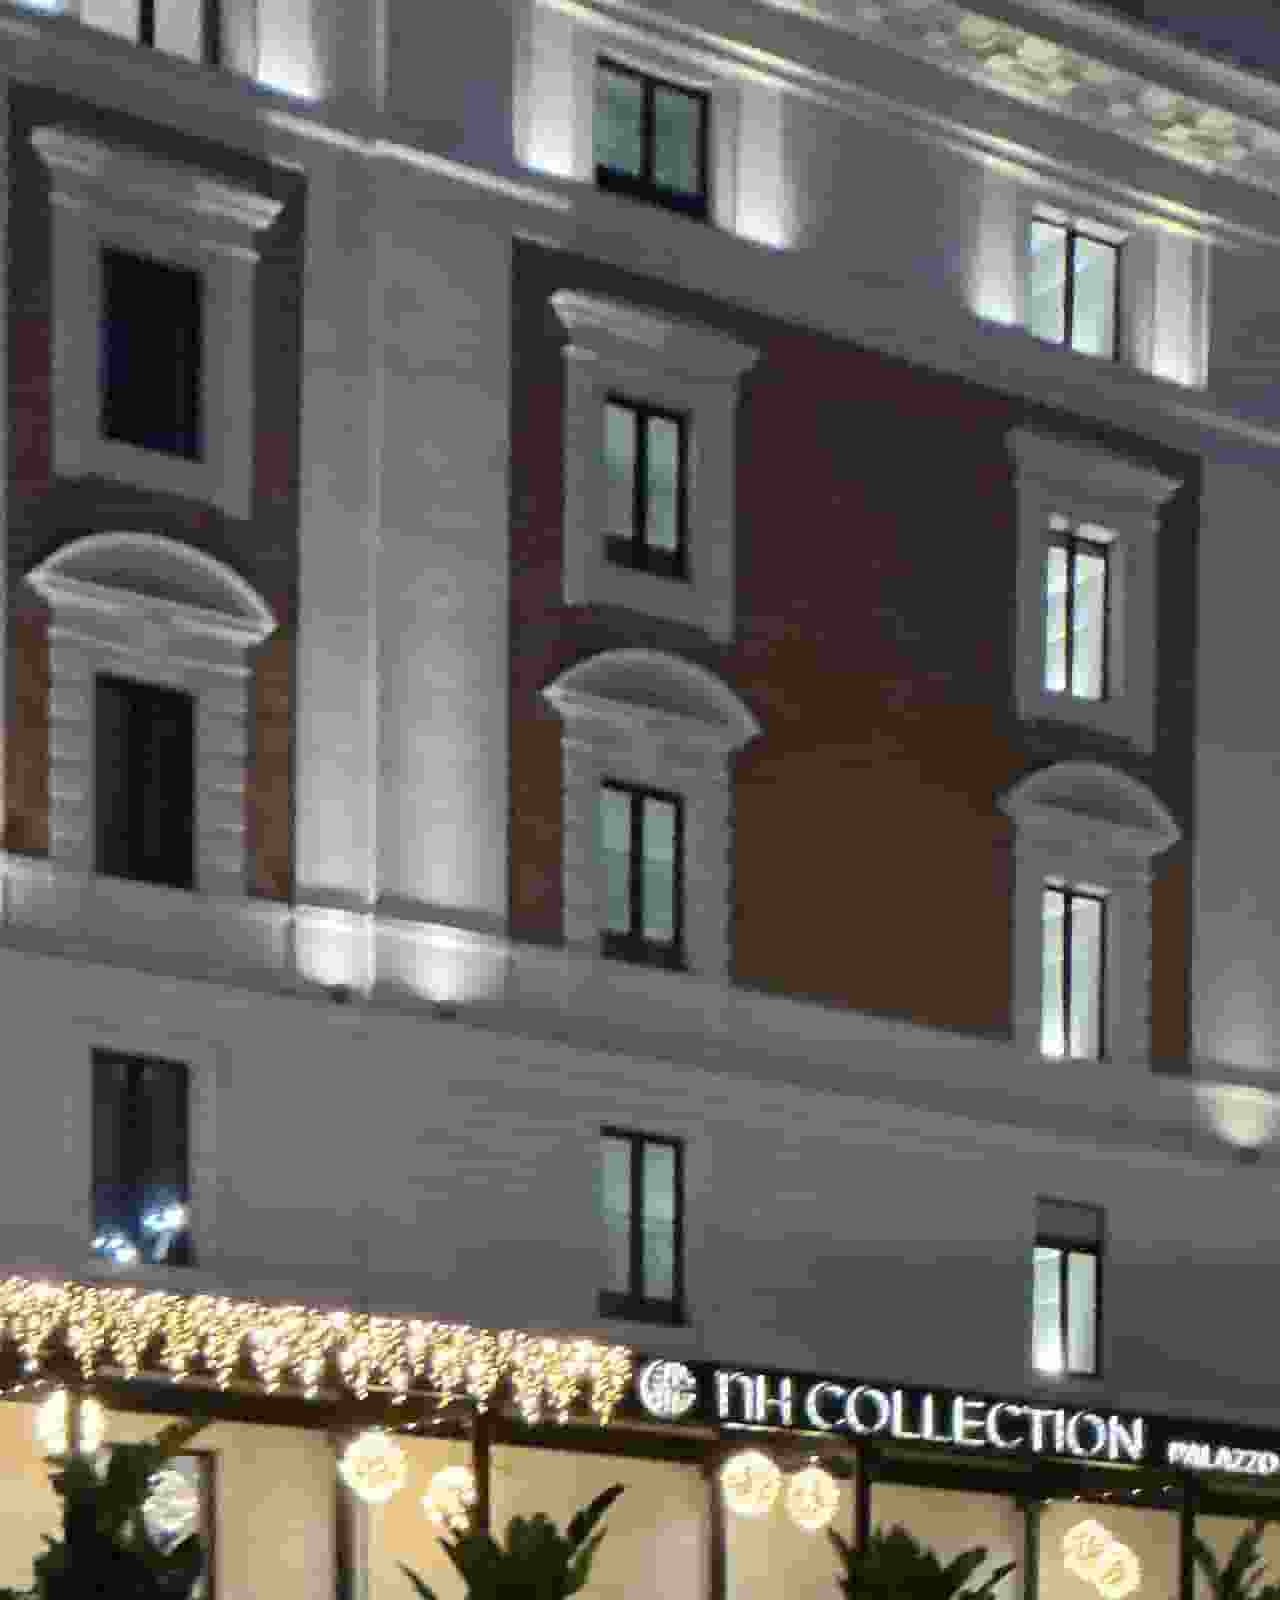
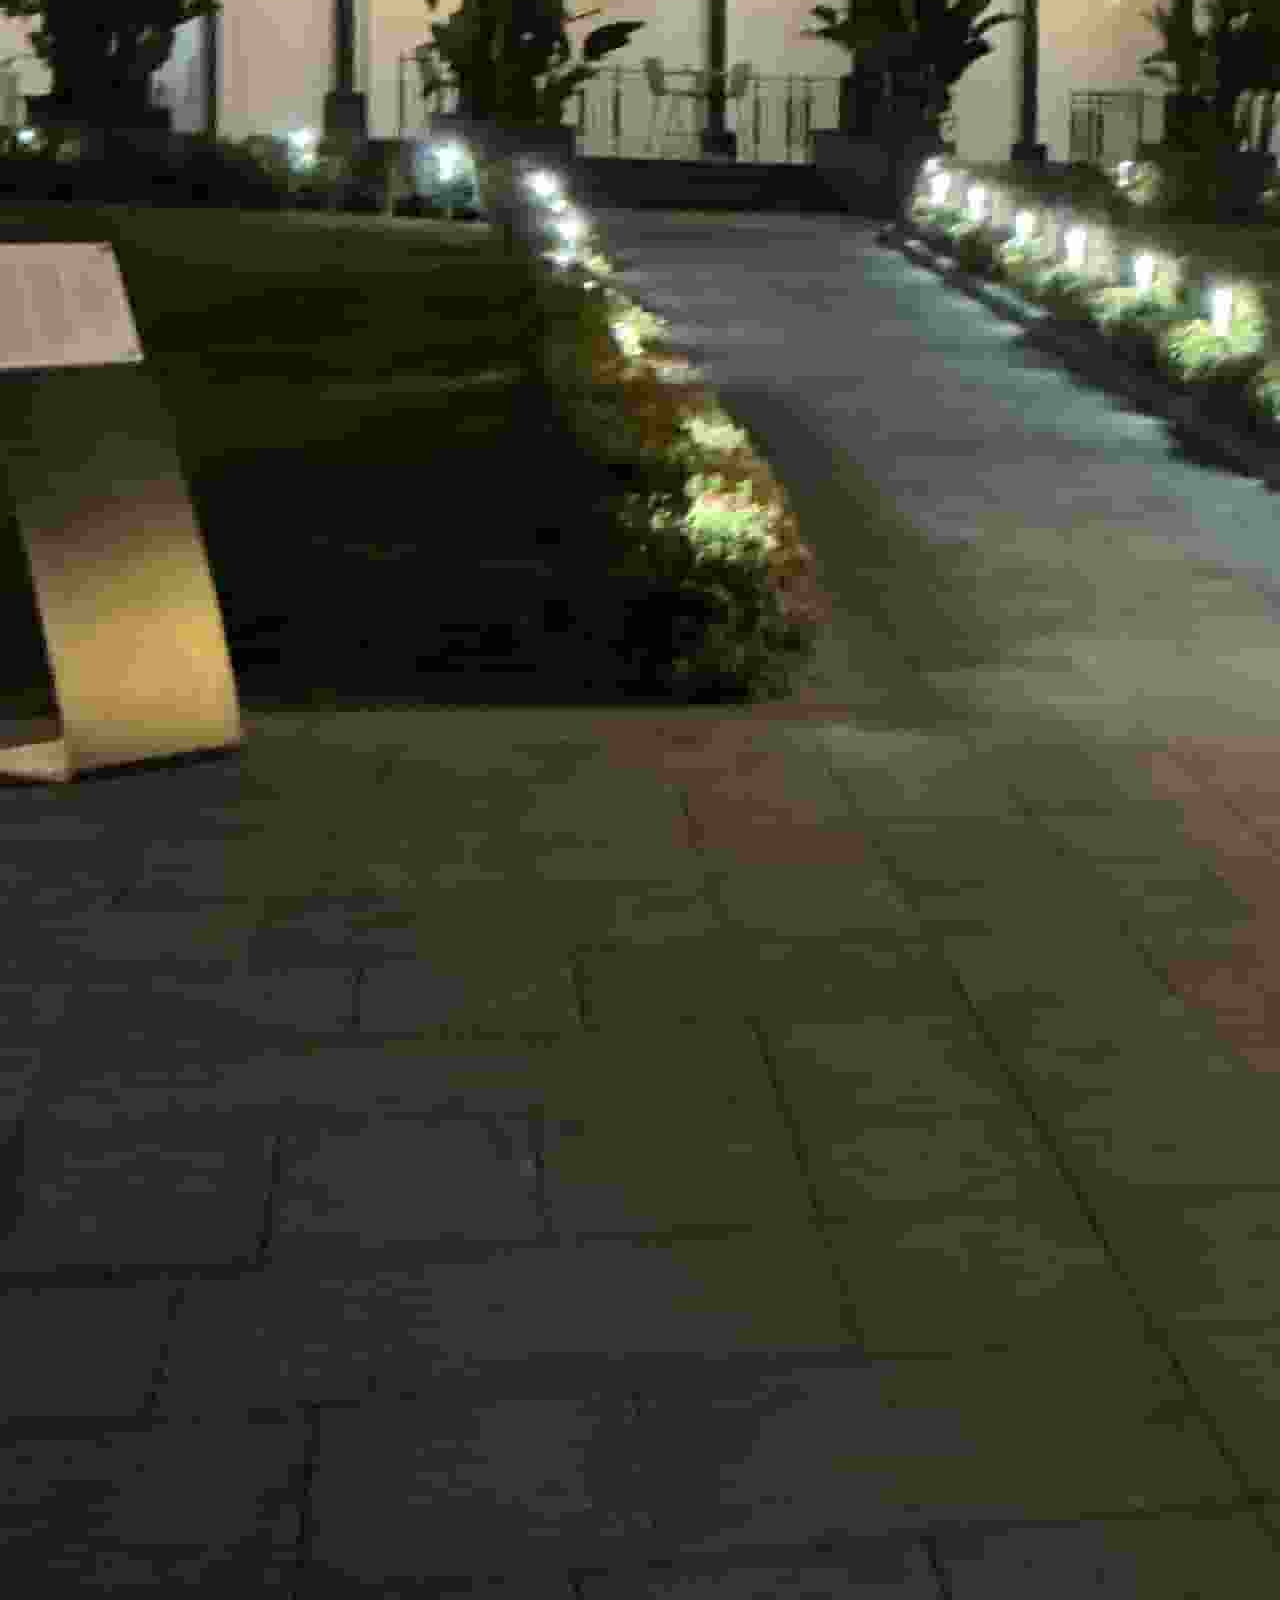
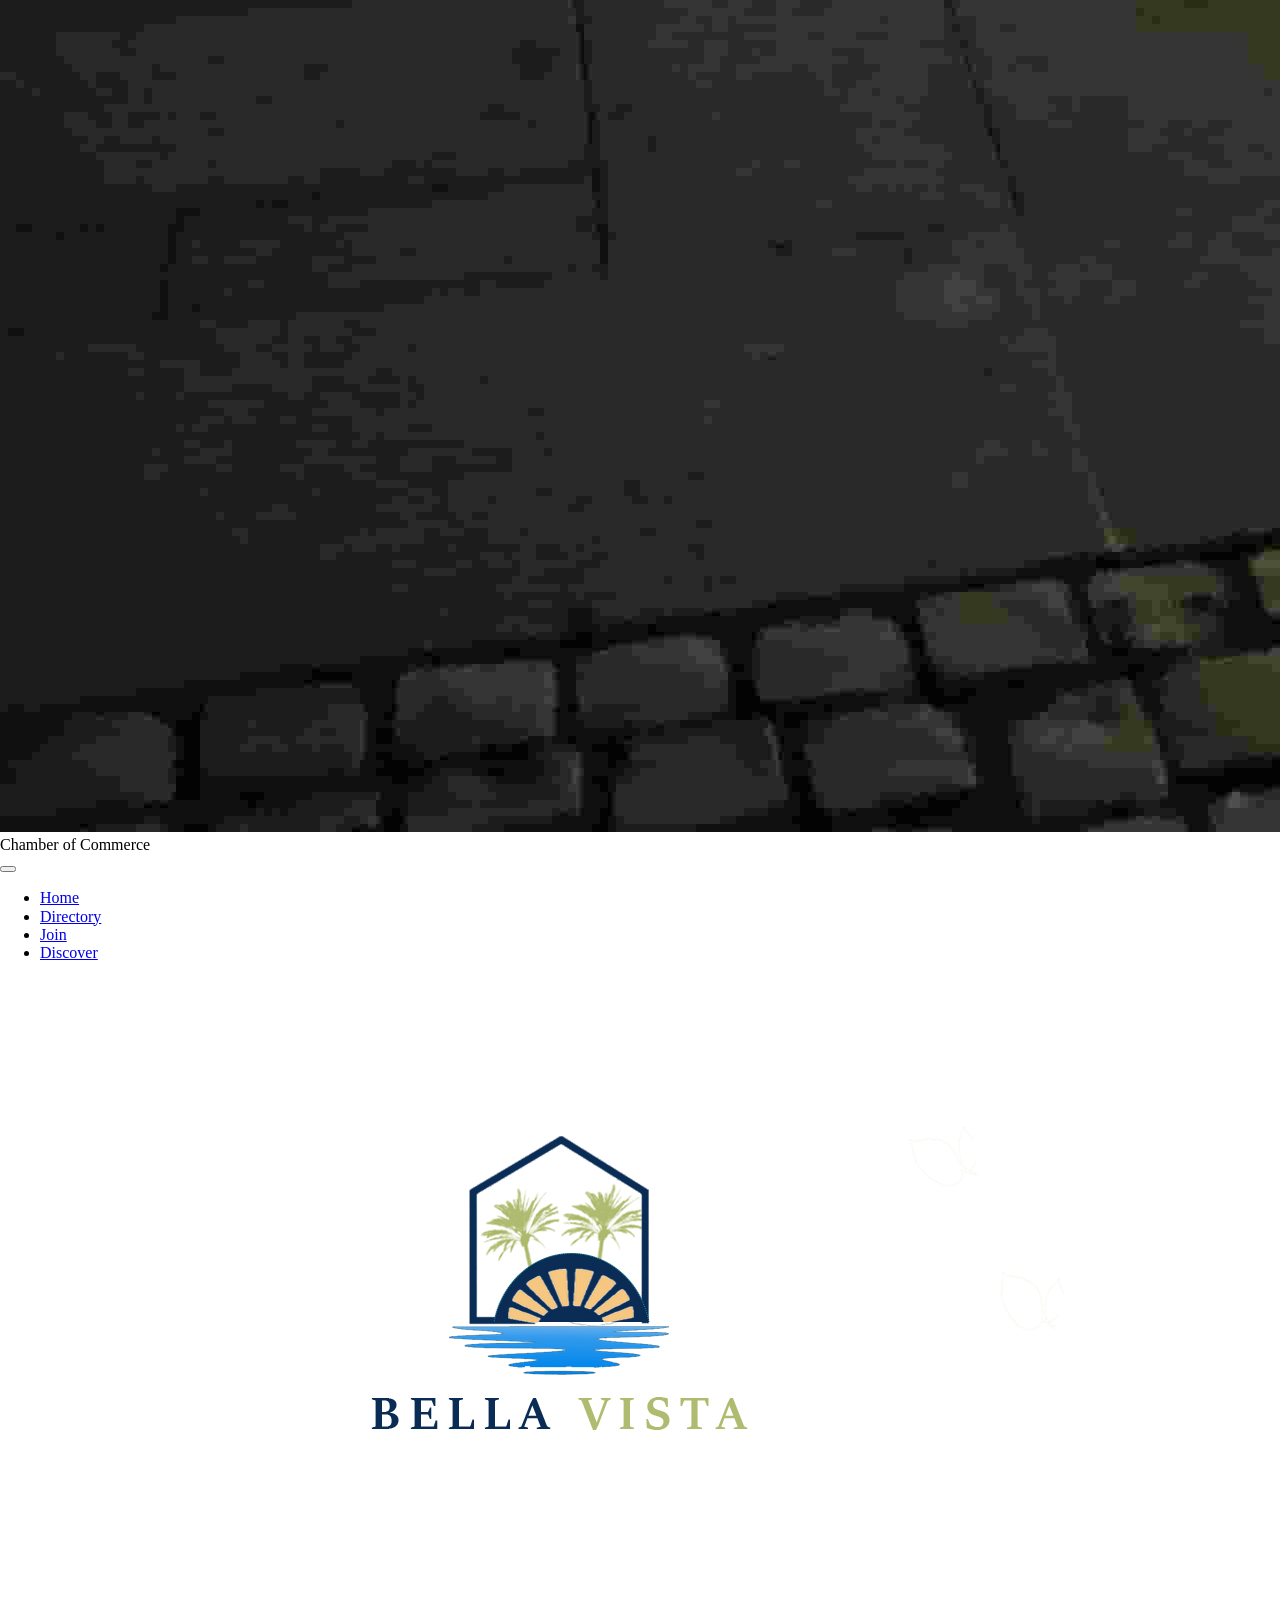
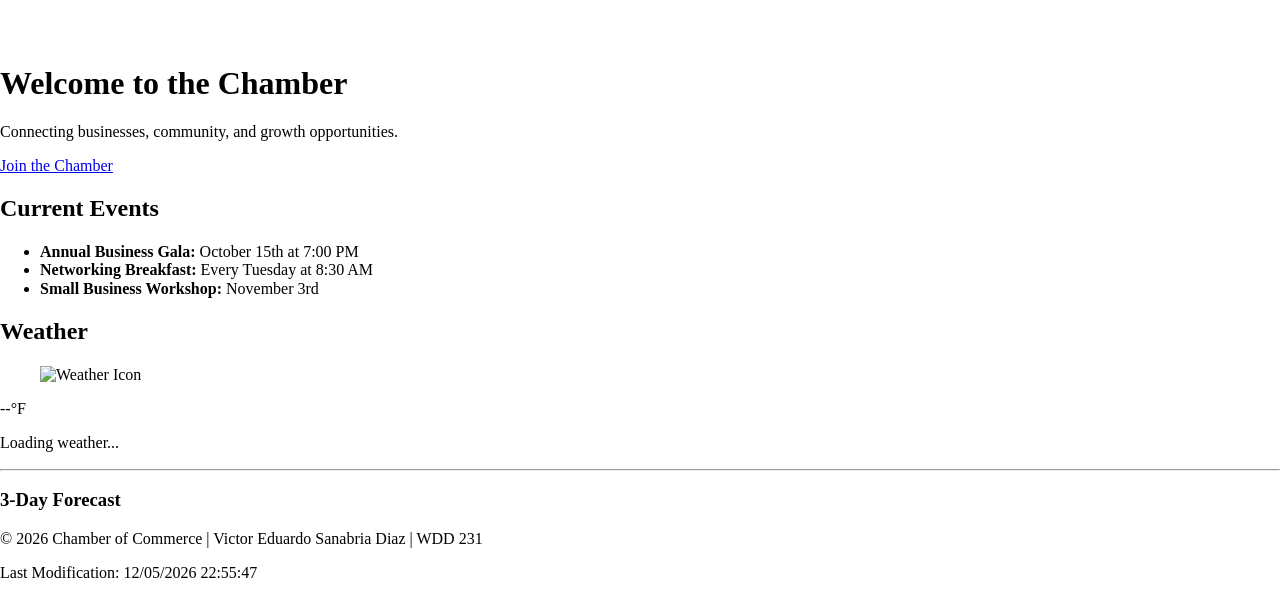
==== chamber/index.html @ fa257084 "xhamber" ====
<!DOCTYPE html>
<html lang="en">
<head>
    <meta charset="UTF-8">
    <meta name="viewport" content="width=device-width, initial-scale=1.0">
    <title>Chamber of Commerce - Home</title>
    <meta name="description" content="Chamber of Commerce home page featuring local business directory, current weather, events, and member spotlights.">
    <meta name="author" content="Victor Eduardo Sanabria Diaz">
    
    <!-- CSS Stylesheets -->
    <link rel="stylesheet" href="styles/normalize.css">
    <link rel="stylesheet" href="styles/chamber.css">
    <link rel="stylesheet" href="styles/chamber-large.css" media="(min-width: 768px)">
    
    <!-- Favicon -->
    <link rel="icon" href="images/favicon.ico">
</head>
<body>
    <header>
        <div class="header-container">
            <img src="images/hotel.jpg" alt="Chamber Logo" class="logo">
            <span class="site-title">Chamber of Commerce</span>
        </div>
        <button id="menu" aria-label="Open Navigation Menu"></button>
        <nav>
            <ul class="navigation">
                <li><a href="index.html" class="active">Home</a></li>
                <li><a href="directory.html">Directory</a></li>
                <li><a href="join.html">Join</a></li>
                <li><a href="discover.html">Discover</a></li>
            </ul>
        </nav>
    </header>

    <main class="home-grid">
        <!-- Hero Section -->
        <div class="hero">
            <img src="images/bella-vista.jpg" alt="Chamber Hero Image" class="hero-image">
            <div class="hero-msg">
                <h1>Welcome to the Chamber</h1>
                <p>Connecting businesses, community, and growth opportunities.</p>
                <a href="join.html" class="cta-button">Join the Chamber</a>
            </div>
        </div>

        <!-- Current Events Section -->
        <section class="card events-card">
            <h2>Current Events</h2>
            <ul>
                <li><strong>Annual Business Gala:</strong> October 15th at 7:00 PM</li>
                <li><strong>Networking Breakfast:</strong> Every Tuesday at 8:30 AM</li>
                <li><strong>Small Business Workshop:</strong> November 3rd</li>
            </ul>
        </section>

        <!-- Weather Section -->
        <section class="card weather-card">
            <h2>Weather</h2>
            <div class="current-weather">
                <figure>
                    <img id="weather-icon" src="" alt="Weather Icon">
                    <figcaption></figcaption>
                </figure>
                <div class="weather-info">
                    <p class="temperature"><span id="current-temp">--</span>&deg;F</p>
                    <p id="weather-desc">Loading weather...</p>
                </div>
            </div>
            <hr>
            <h3>3-Day Forecast</h3>
            <div id="forecast-container" class="forecast-grid">
                <!-- Forecast items will be injected via JS -->
            </div>
        </section>

        <!-- Company Spotlights Section -->
        <section class="spotlights-container">
            <!-- Dynamically populated via JavaScript -->
        </section>
    </main>

    <footer>
        <div class="footer-content">
            <p>&copy; <span id="currentyear"></span> Chamber of Commerce | Victor Eduardo Sanabria Diaz | WDD 231</p>
            <p id="lastModified"></p>
        </div>
    </footer>

    <!-- JavaScript Scripts -->
    <script src="scripts/chamber.js" type="module"></script>
</body>
</html>
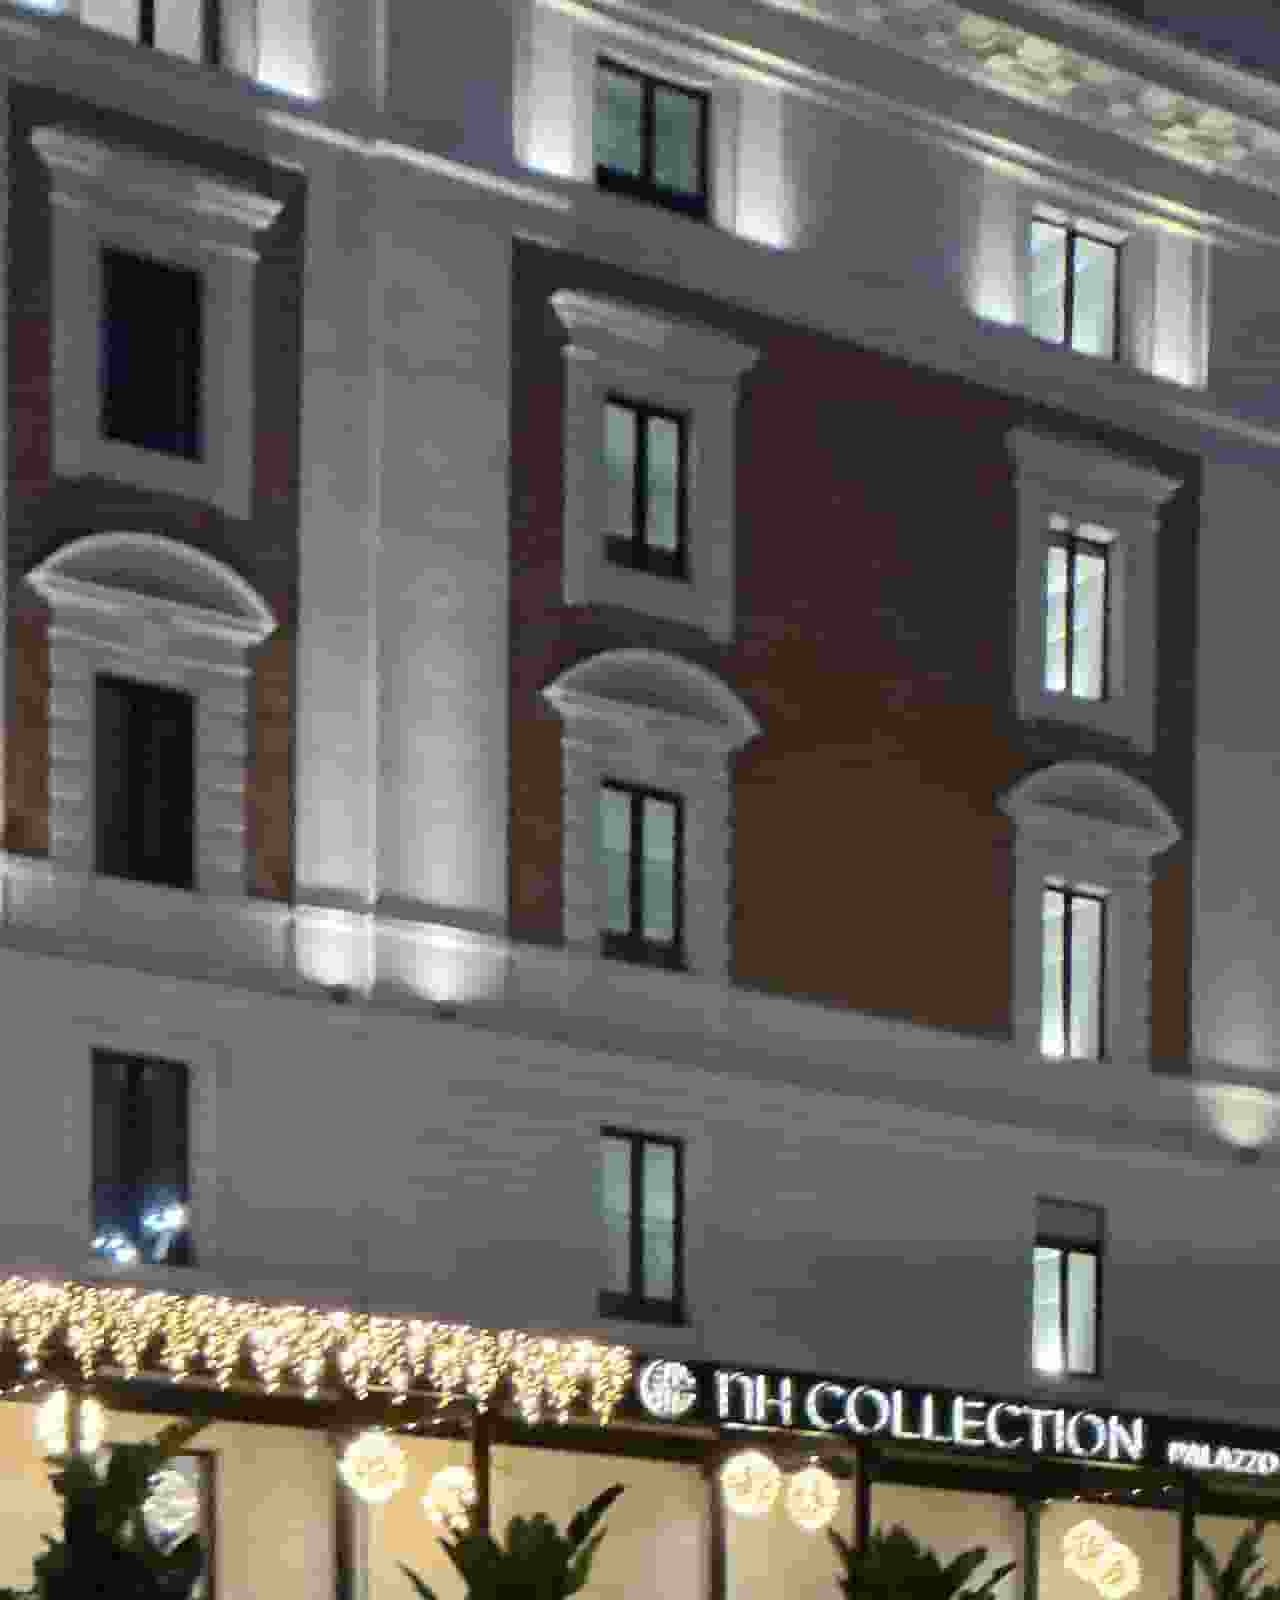
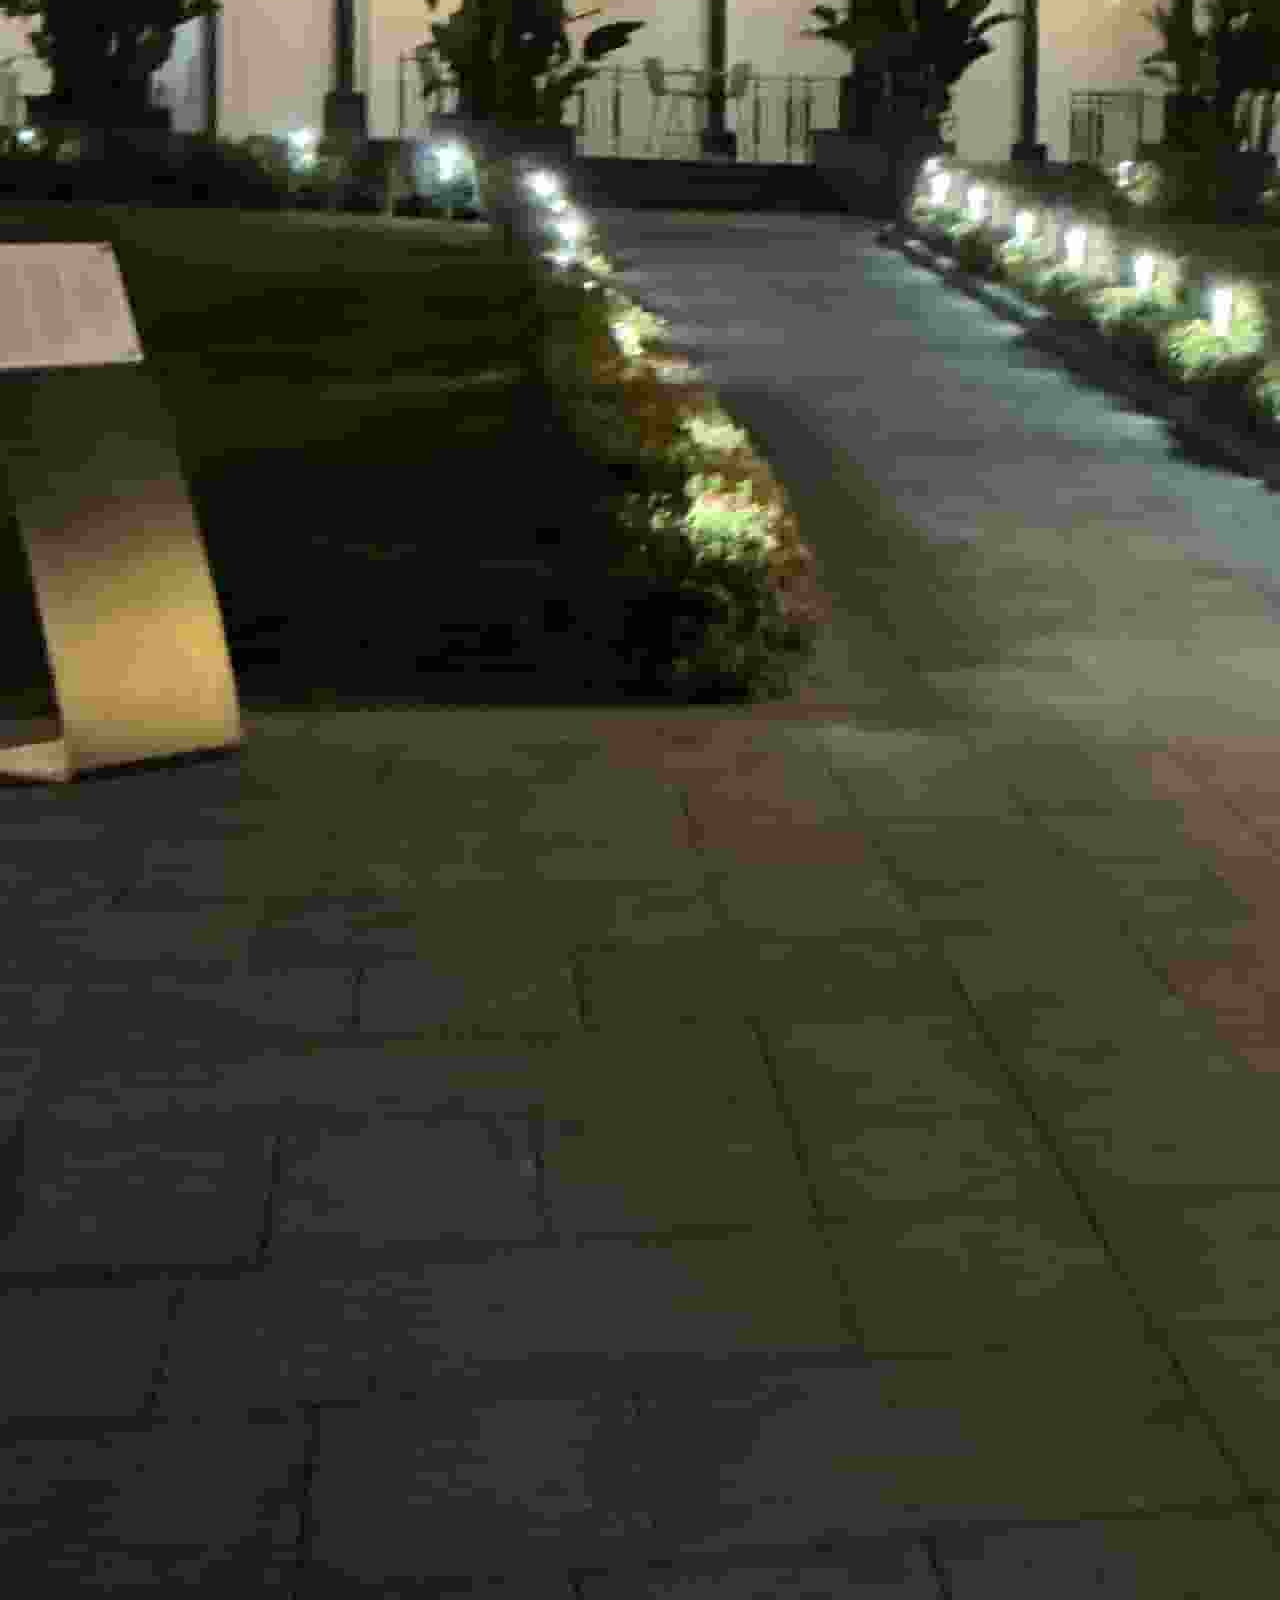
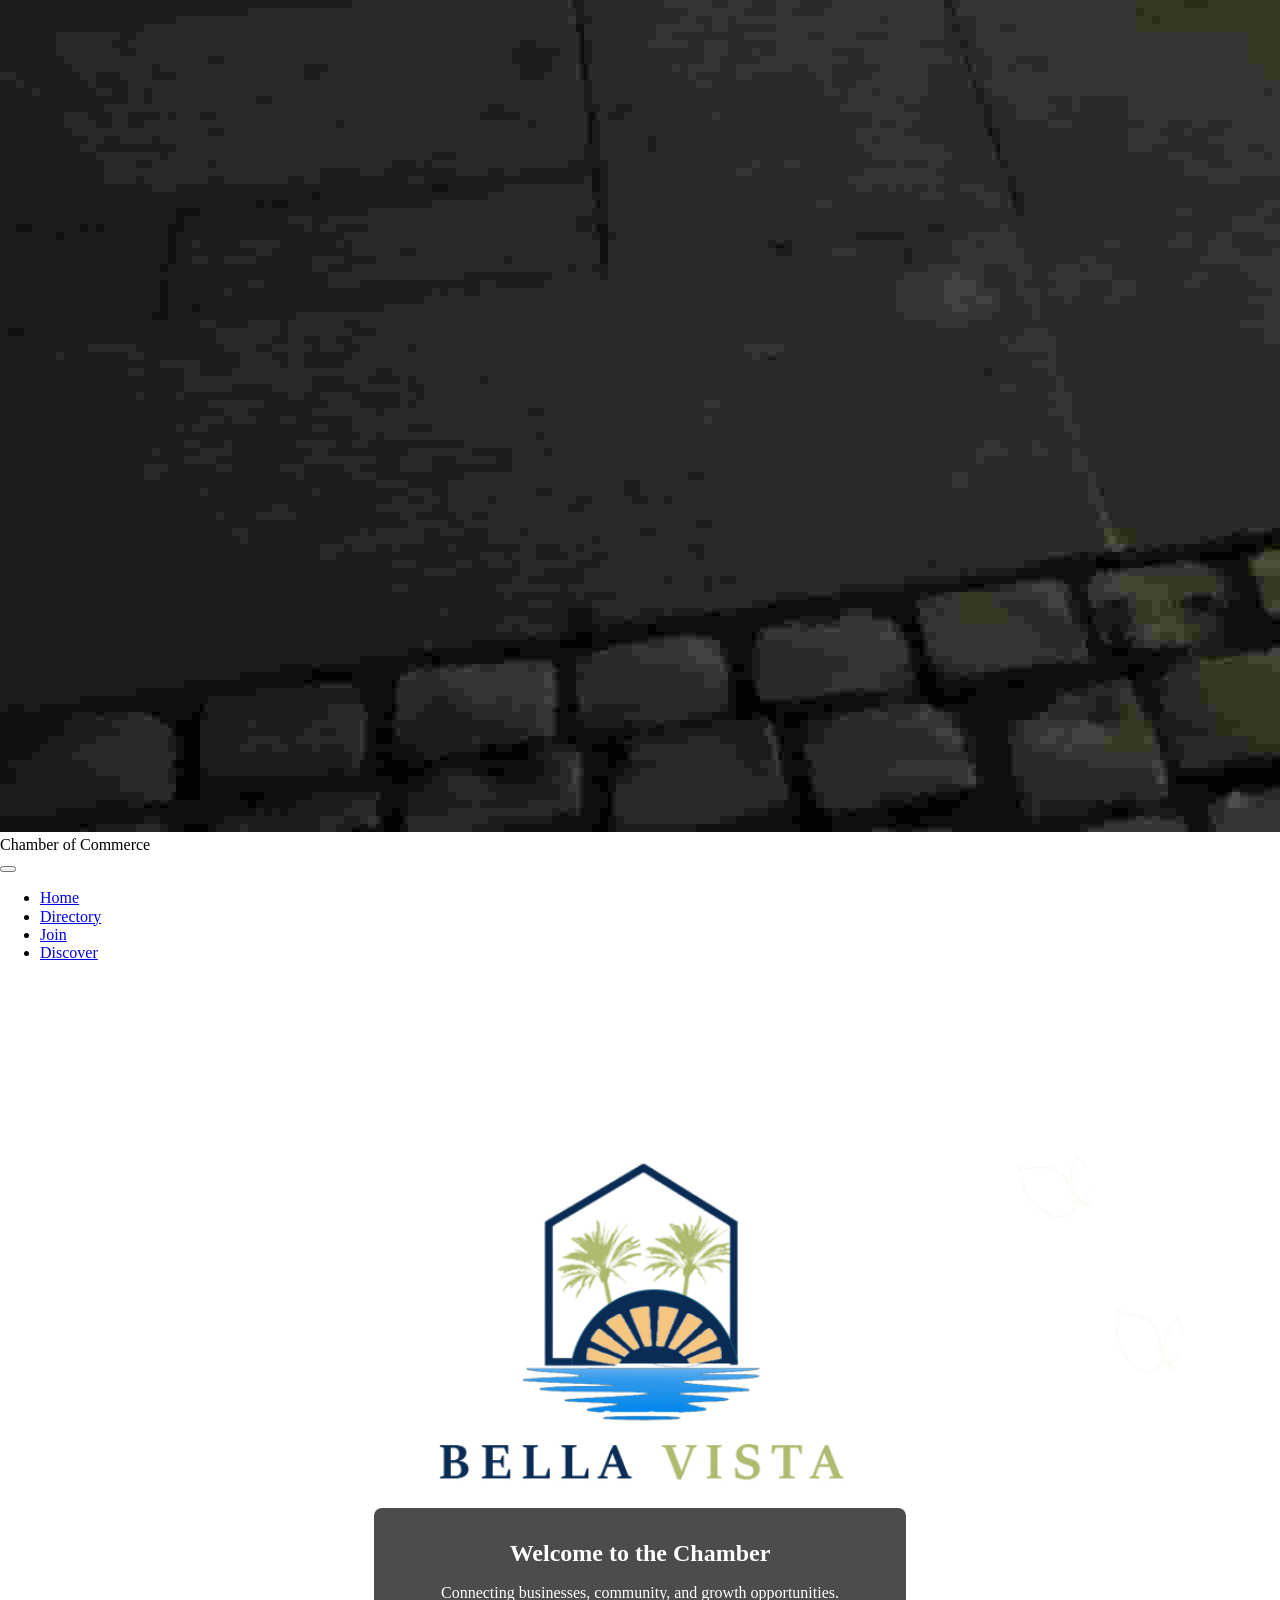
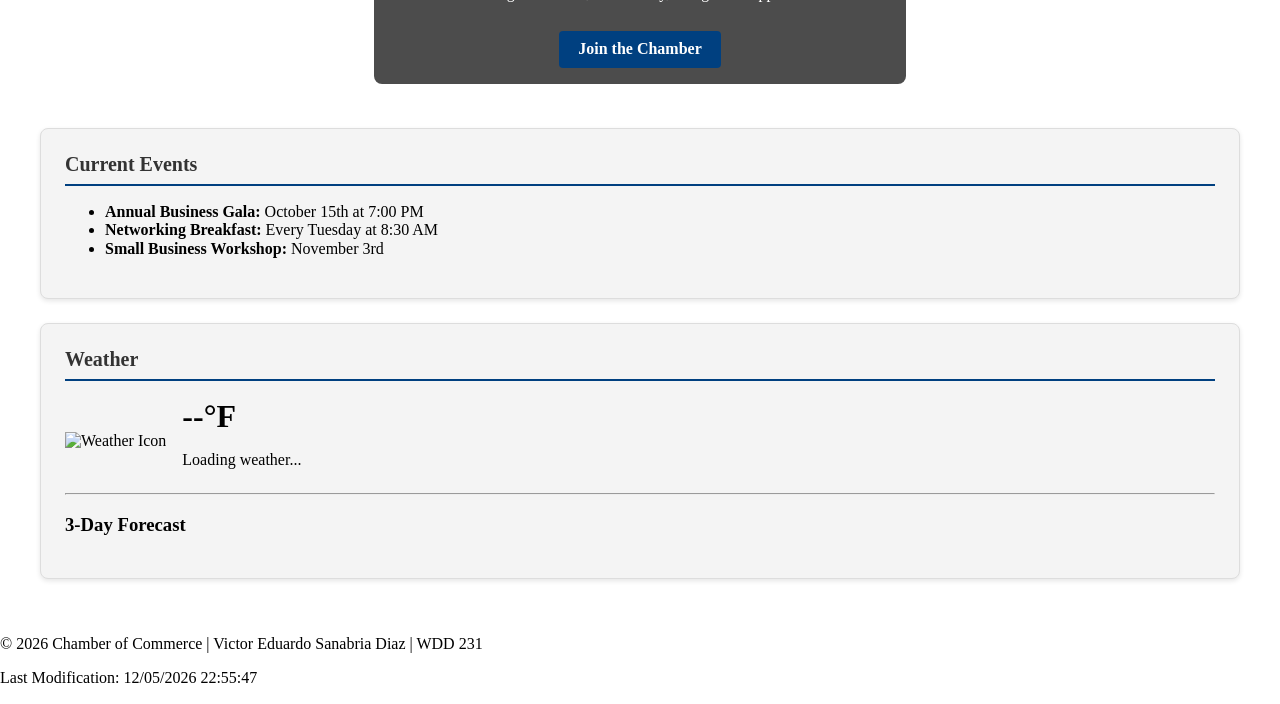
==== commit b6f743d5: "chamber4" ====
--- a/chamber/index.html
+++ b/chamber/index.html
@@ -7,6 +7,17 @@
     <meta name="description" content="Chamber of Commerce home page featuring local business directory, current weather, events, and member spotlights.">
     <meta name="author" content="Victor Eduardo Sanabria Diaz">
     
+    <!-- Open Graph Meta Tags (Social Media) -->
+    <meta property="og:title" content="Chamber of Commerce Home Page">
+    <meta property="og:description" content="Chamber of Commerce home page featuring local business directory, current weather, events, and member spotlights.">
+    <meta property="og:image" content="https://eduardosanabria-01.github.io/wdd231/chamber/images/bella-vista.jpg">
+    <meta property="og:url" content="https://eduardosanabria-01.github.io/wdd231/chamber/index.html">
+
+    <!-- Google Fonts Preconnect and Stylesheets -->
+    <link rel="preconnect" href="https://fonts.googleapis.com">
+    <link rel="preconnect" href="https://fonts.gstatic.com" crossorigin>
+    <link href="https://fonts.googleapis.com/css2?family=Roboto:wght@400;700&display=swap" rel="stylesheet">
+
     <!-- CSS Stylesheets -->
     <link rel="stylesheet" href="styles/normalize.css">
     <link rel="stylesheet" href="styles/chamber.css">
@@ -35,7 +46,7 @@
     <main class="home-grid">
         <!-- Hero Section -->
         <div class="hero">
-            <img src="images/bella-vista.jpg" alt="Chamber Hero Image" class="hero-image">
+            <img src="images/bella-vista.jpg" alt="View of the main scenic area of the city with modern buildings and local commerce" class="hero-image">
             <div class="hero-msg">
                 <h1>Welcome to the Chamber</h1>
                 <p>Connecting businesses, community, and growth opportunities.</p>
@@ -59,7 +70,6 @@
             <div class="current-weather">
                 <figure>
                     <img id="weather-icon" src="" alt="Weather Icon">
-                    <figcaption></figcaption>
                 </figure>
                 <div class="weather-info">
                     <p class="temperature"><span id="current-temp">--</span>&deg;F</p>
@@ -87,6 +97,6 @@
     </footer>
 
     <!-- JavaScript Scripts -->
-    <script src="scripts/chamber.js" type="module"></script>
+    <script type="module" src="scripts/chamber.js"></script>
 </body>
 </html>
--- a/chamber/styles/chamber.css
+++ b/chamber/styles/chamber.css
@@ -0,0 +1,118 @@
+.home-grid {
+    display: flex;
+    flex-direction: column;
+    gap: 1.5rem;
+    padding: 1rem;
+    max-width: 1200px;
+    margin: 0 auto;
+}
+
+.hero {
+    position: relative;
+    text-align: center;
+    color: #ffffff;
+}
+
+.hero-image {
+    width: 100%;
+    height: auto;
+    display: block;
+    border-radius: 8px;
+}
+
+.hero-msg {
+    position: absolute;
+    bottom: 20px;
+    left: 50%;
+    transform: translateX(-50%);
+    background-color: rgba(0, 0, 0, 0.7);
+    padding: 1rem;
+    border-radius: 8px;
+    width: 90%;
+    max-width: 500px;
+}
+
+.hero-msg h1 {
+    font-size: 1.5rem;
+    margin-bottom: 0.5rem;
+}
+
+.cta-button {
+    display: inline-block;
+    margin-top: 0.8rem;
+    padding: 0.6rem 1.2rem;
+    background-color: #004080;
+    color: #ffffff;
+    text-decoration: none;
+    border-radius: 4px;
+    font-weight: bold;
+}
+
+.cta-button:hover {
+    background-color: #0066cc;
+}
+
+.card {
+    background-color: #f4f4f4;
+    border: 1px solid #dddddd;
+    border-radius: 8px;
+    padding: 1.5rem;
+    box-shadow: 0 2px 5px rgba(0, 0, 0, 0.1);
+}
+
+.card h2 {
+    margin-top: 0;
+    border-bottom: 2px solid #004080;
+    padding-bottom: 0.5rem;
+    font-size: 1.25rem;
+    color: #333333;
+}
+
+.current-weather {
+    display: flex;
+    align-items: center;
+    gap: 1rem;
+}
+
+.current-weather figure {
+    margin: 0;
+    text-align: center;
+}
+
+.temperature {
+    font-size: 2rem;
+    font-weight: bold;
+    margin: 0;
+}
+
+.forecast-grid {
+    display: flex;
+    justify-content: space-around;
+    text-align: center;
+    margin-top: 1rem;
+}
+
+.forecast-day {
+    background: #ffffff;
+    padding: 0.5rem;
+    border-radius: 4px;
+    border: 1px solid #cccccc;
+    width: 30%;
+}
+
+.spotlights-container {
+    display: flex;
+    flex-direction: column;
+    gap: 1.5rem;
+}
+
+.spotlight-card {
+    text-align: center;
+}
+
+.spotlight-img {
+    max-width: 100px;
+    height: auto;
+    margin: 0.5rem auto;
+    display: block;
+}
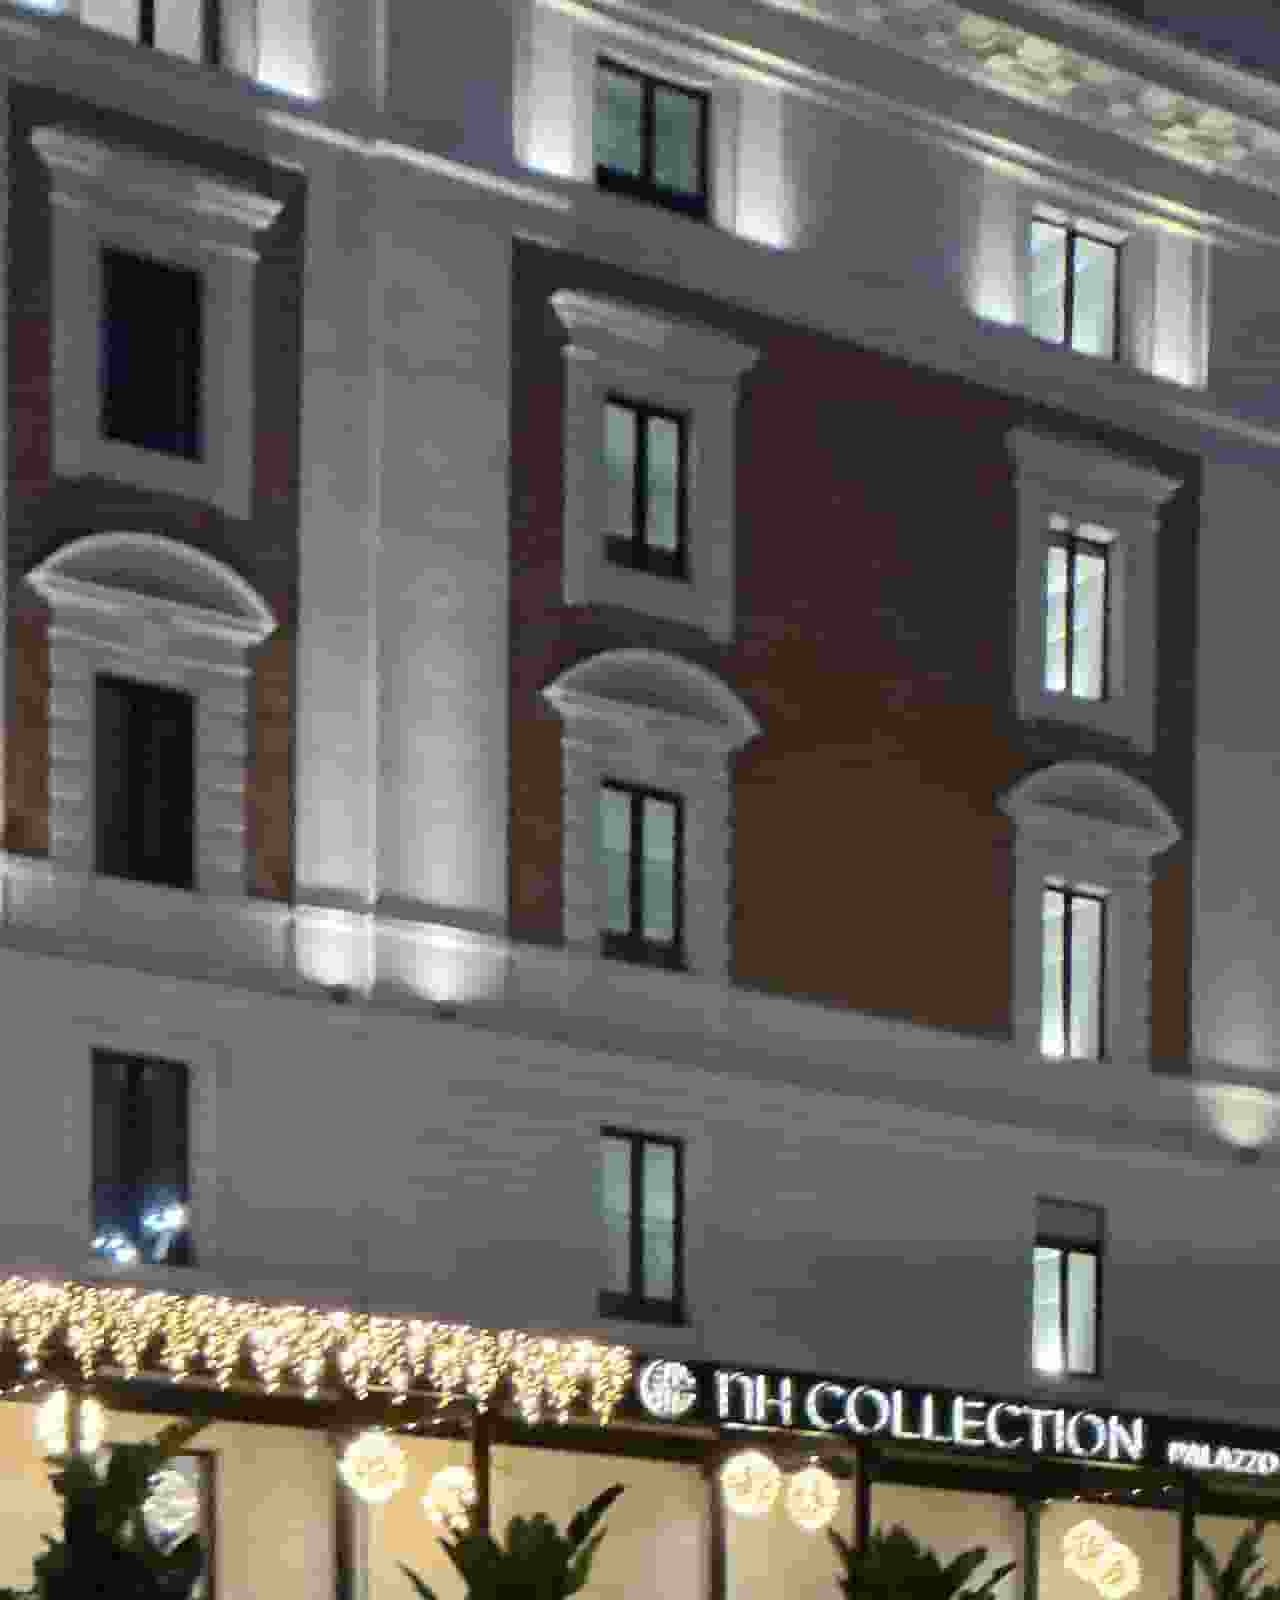
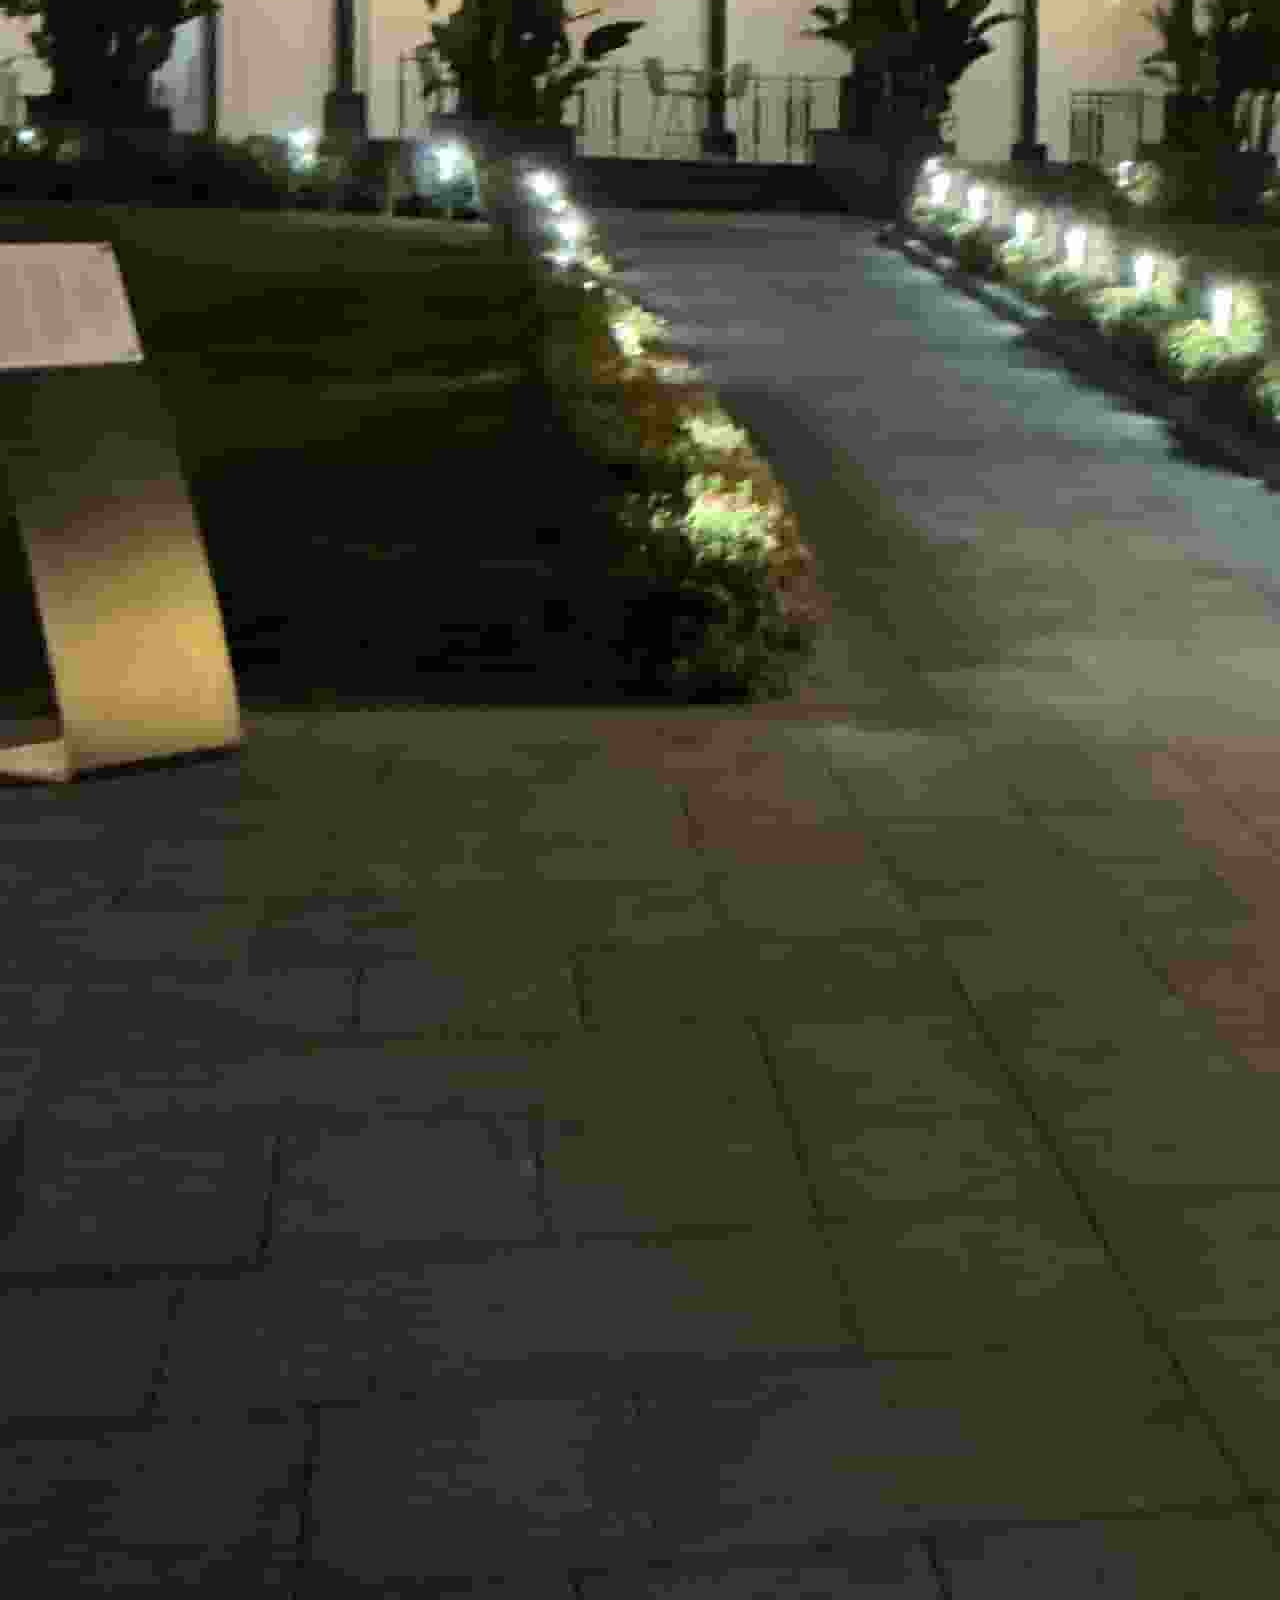
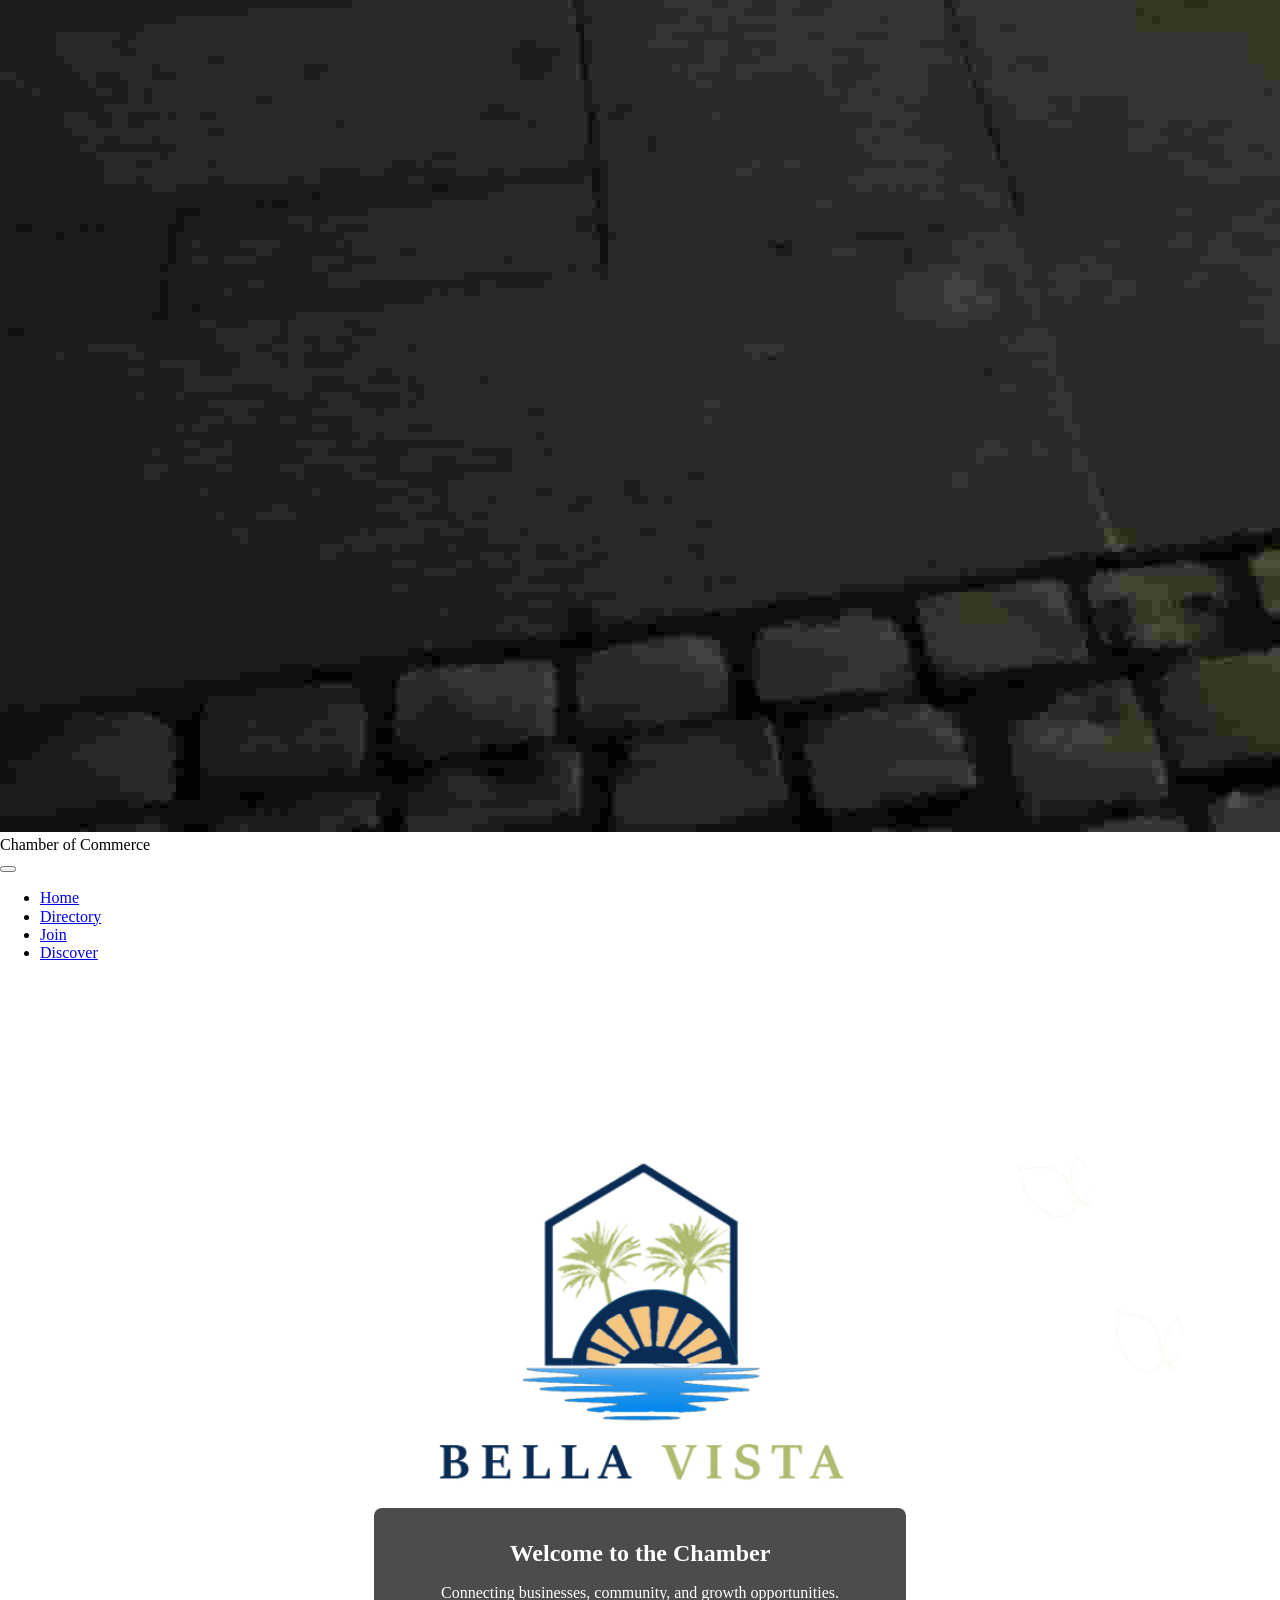
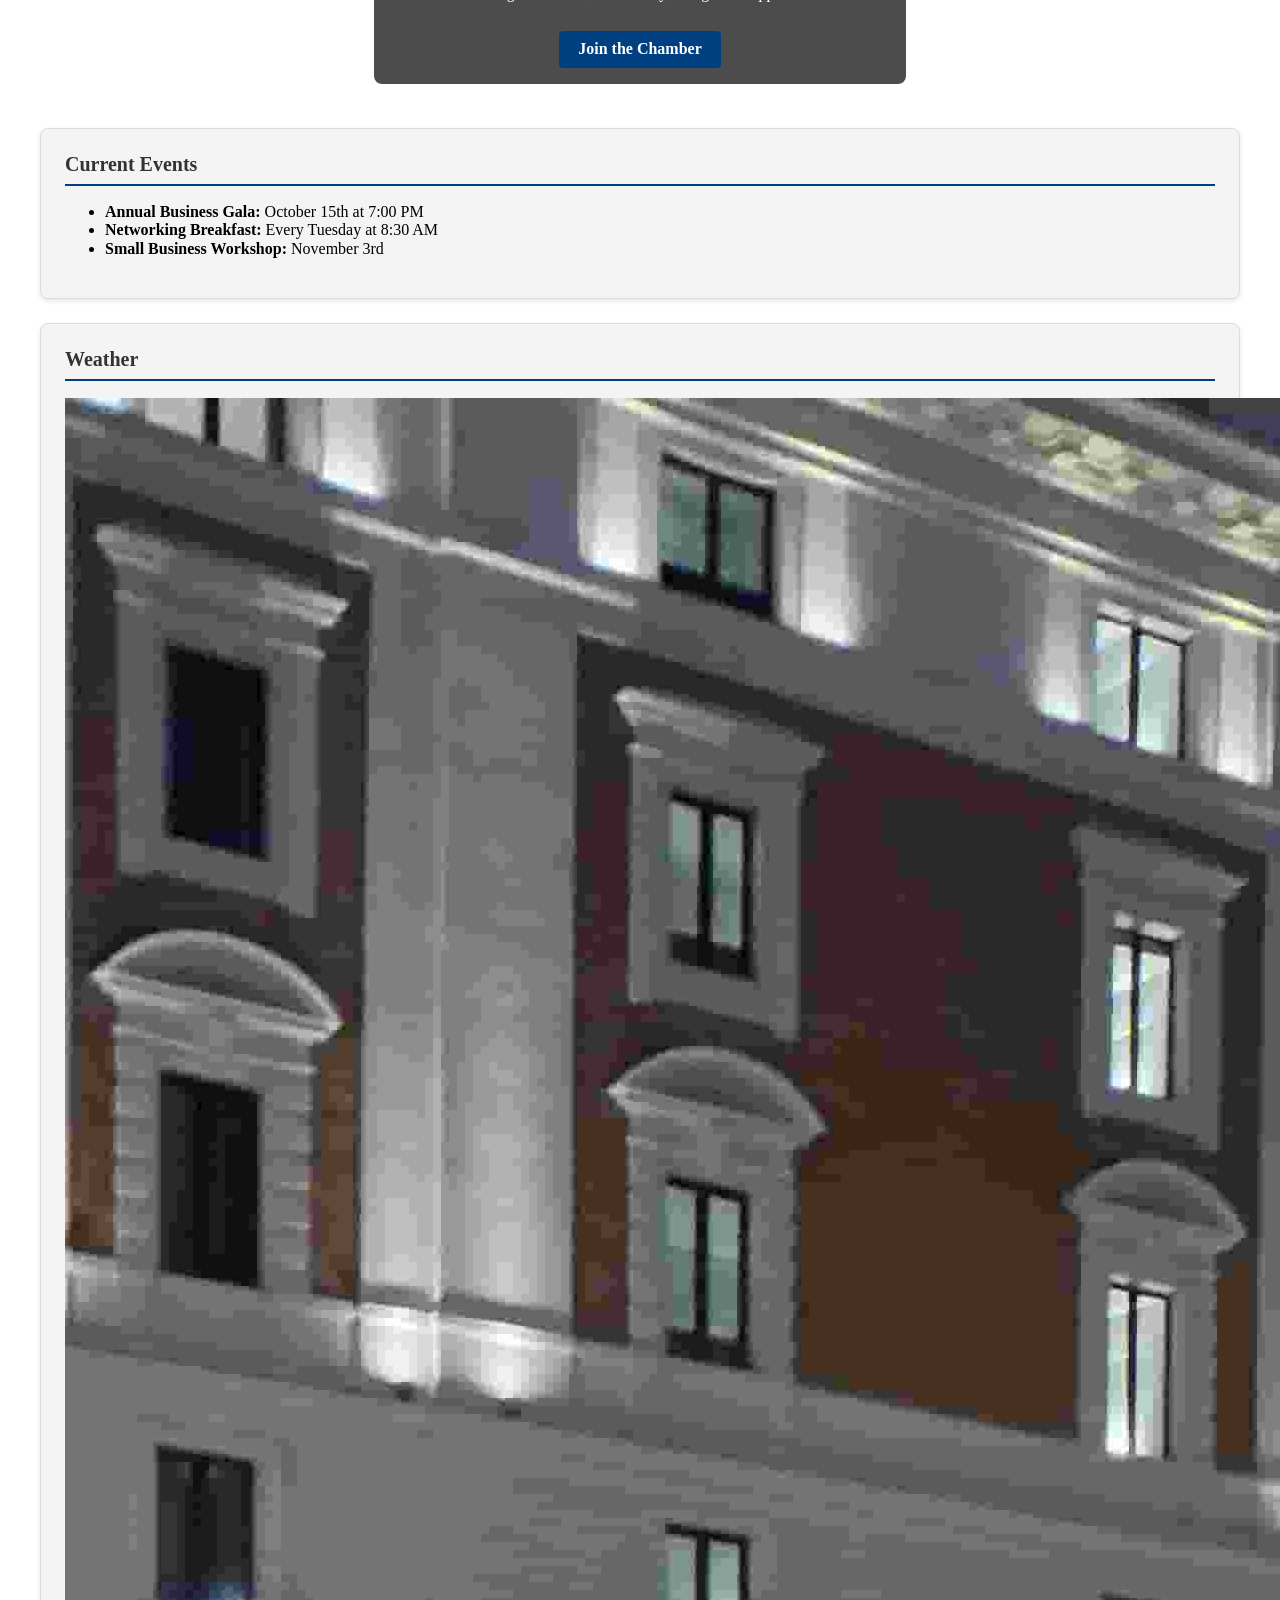
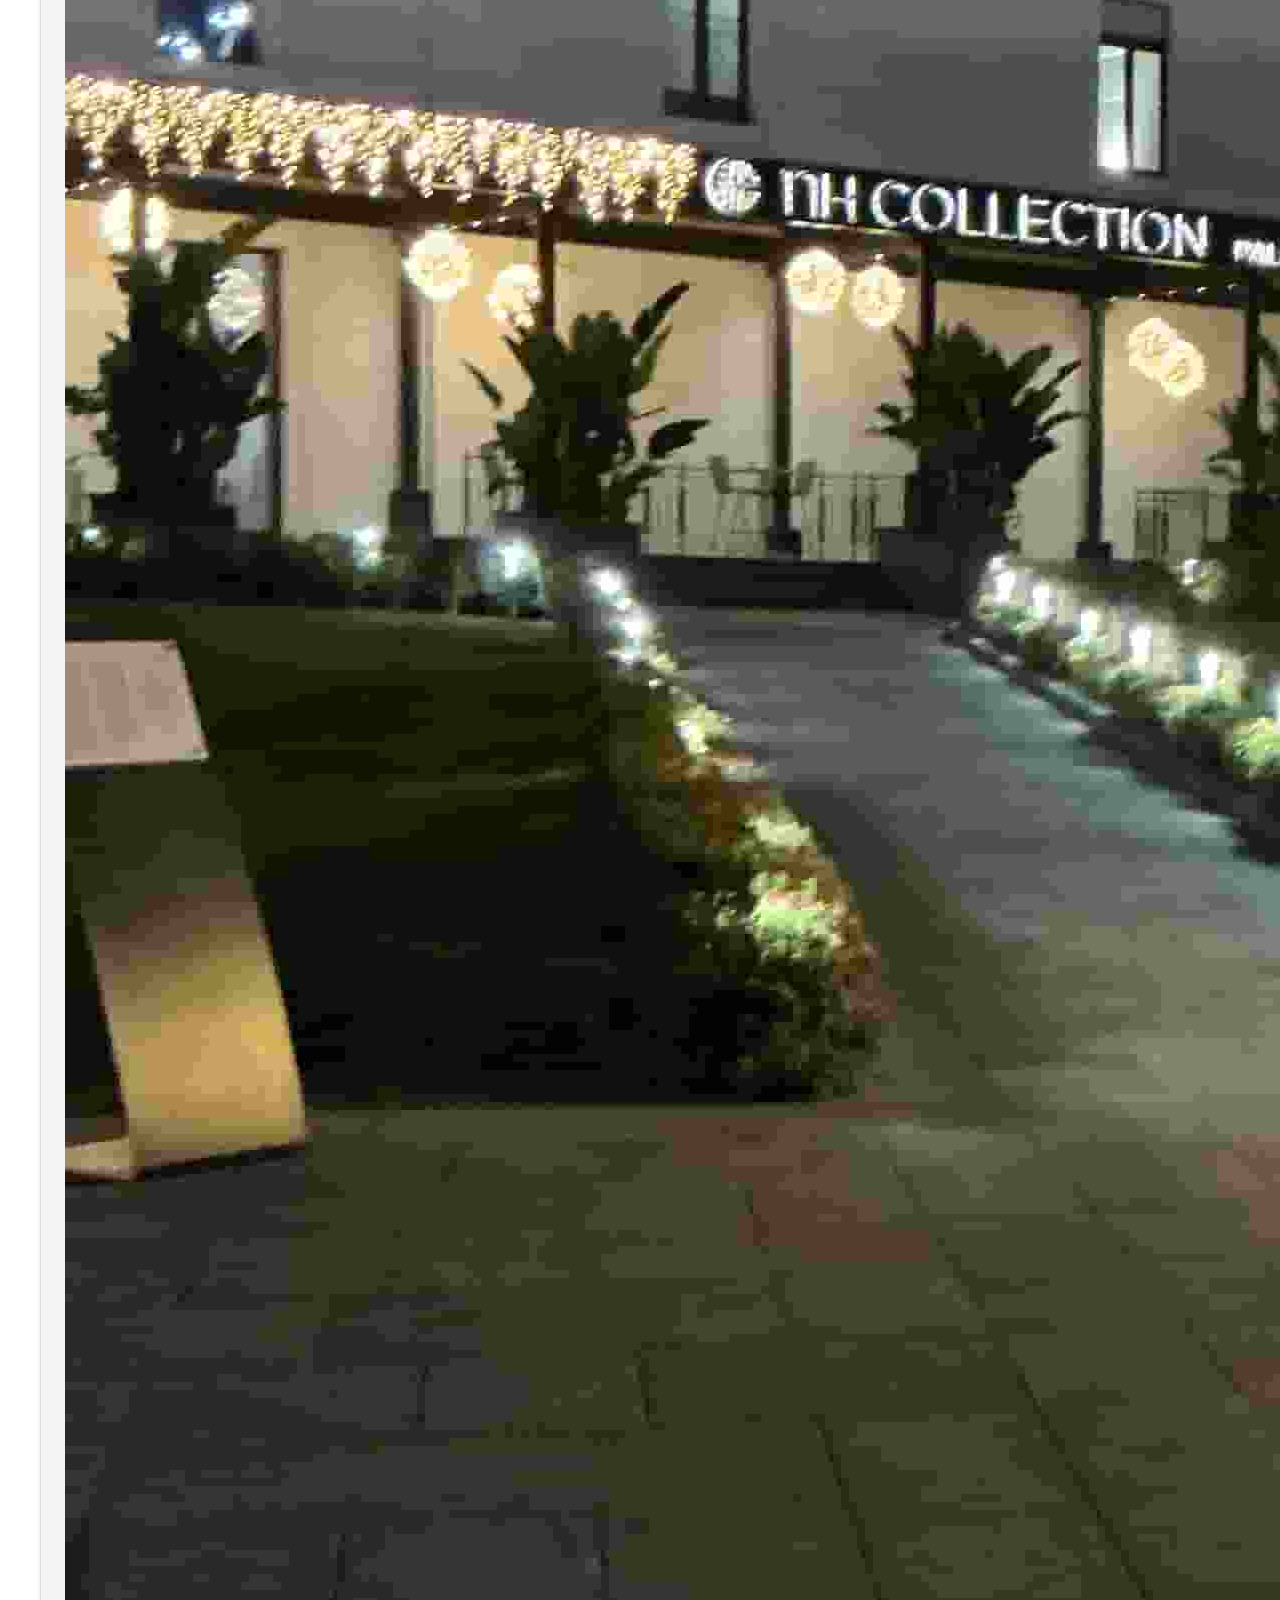
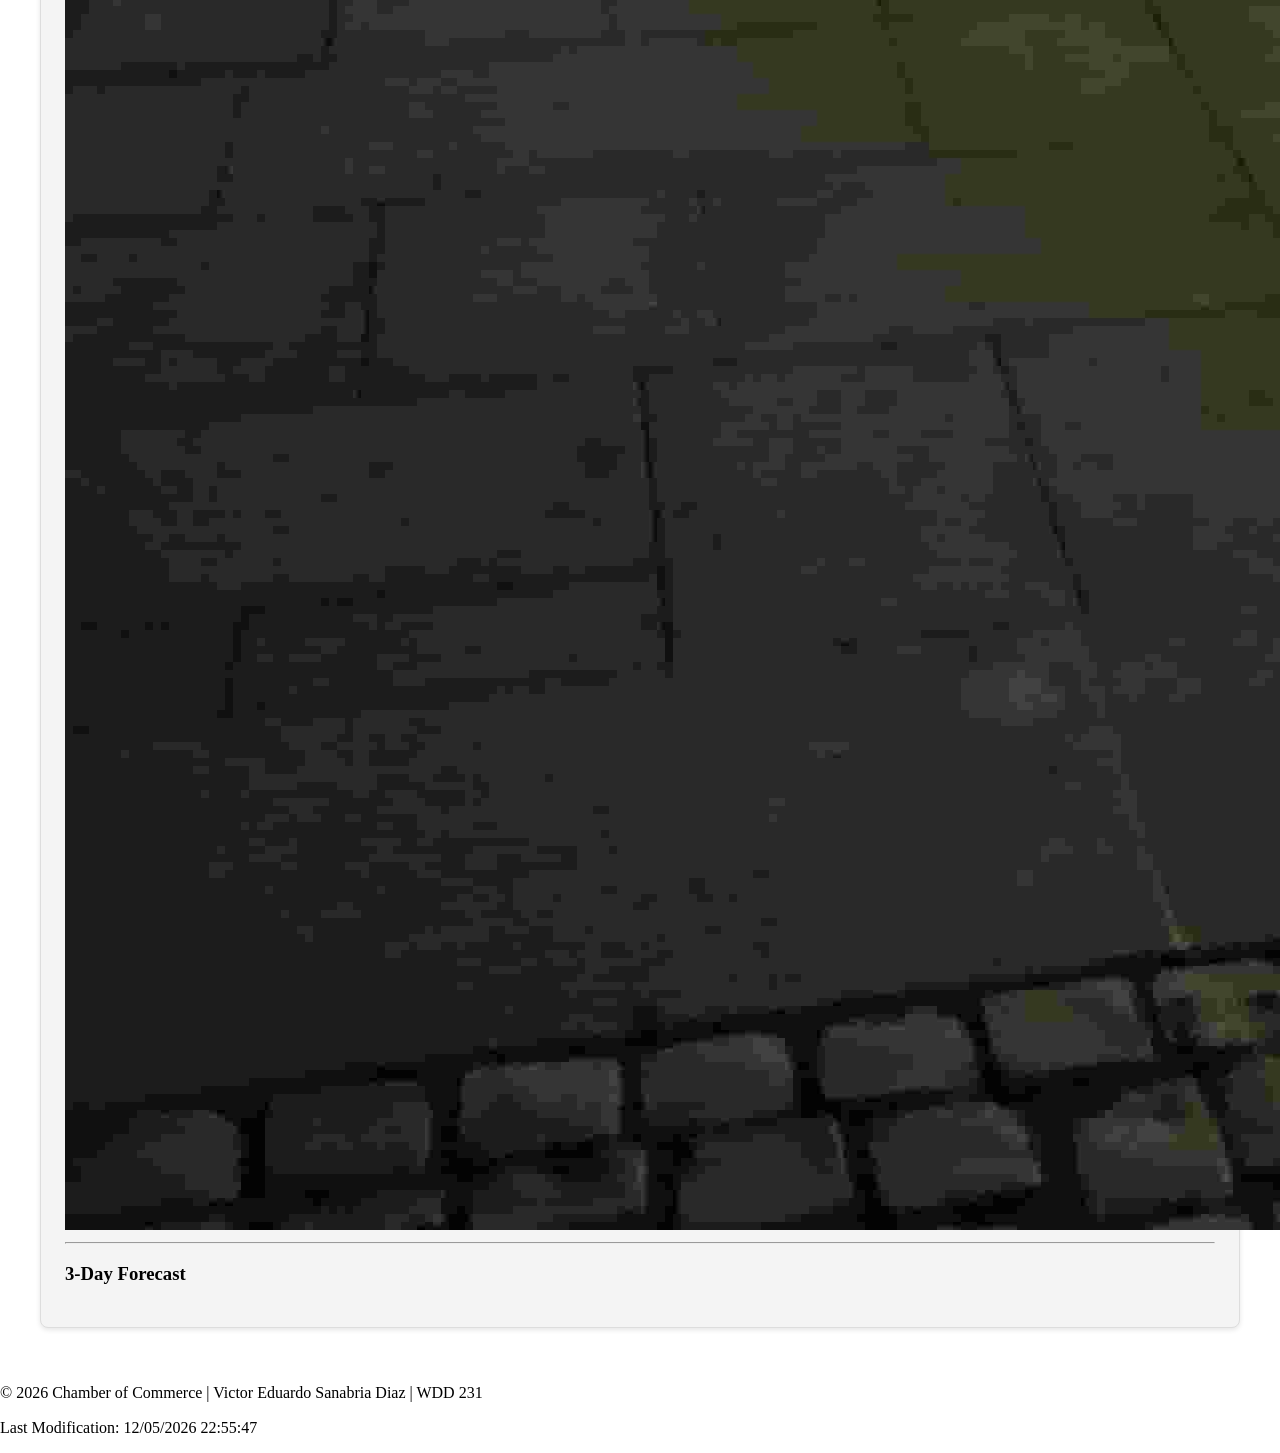
==== commit a2dbd005: "xd" ====
--- a/chamber/index.html
+++ b/chamber/index.html
@@ -21,7 +21,7 @@
     <!-- CSS Stylesheets -->
     <link rel="stylesheet" href="styles/normalize.css">
     <link rel="stylesheet" href="styles/chamber.css">
-    <link rel="stylesheet" href="styles/chamber-large.css" media="(min-width: 768px)">
+    <link rel="stylesheet" href="styles/chamber-large.css">
     
     <!-- Favicon -->
     <link rel="icon" href="images/favicon.ico">
@@ -69,7 +69,8 @@
             <h2>Weather</h2>
             <div class="current-weather">
                 <figure>
-                    <img id="weather-icon" src="" alt="Weather Icon">
+                    <!-- Se agregó un src temporal para evitar el error de atributo vacío -->
+                    <img id="weather-icon" src="images/hotel.jpg" alt="Weather Icon">
                 </figure>
                 <div class="weather-info">
                     <p class="temperature"><span id="current-temp">--</span>&deg;F</p>
@@ -83,10 +84,10 @@
             </div>
         </section>
 
-        <!-- Company Spotlights Section -->
-        <section class="spotlights-container">
+        <!-- Company Spotlights Section (Cambiado de section a div para evitar la advertencia de encabezado faltante) -->
+        <div class="spotlights-container">
             <!-- Dynamically populated via JavaScript -->
-        </section>
+        </div>
     </main>
 
     <footer>
@@ -99,4 +100,4 @@
     <!-- JavaScript Scripts -->
     <script type="module" src="scripts/chamber.js"></script>
 </body>
-</html>+</html>
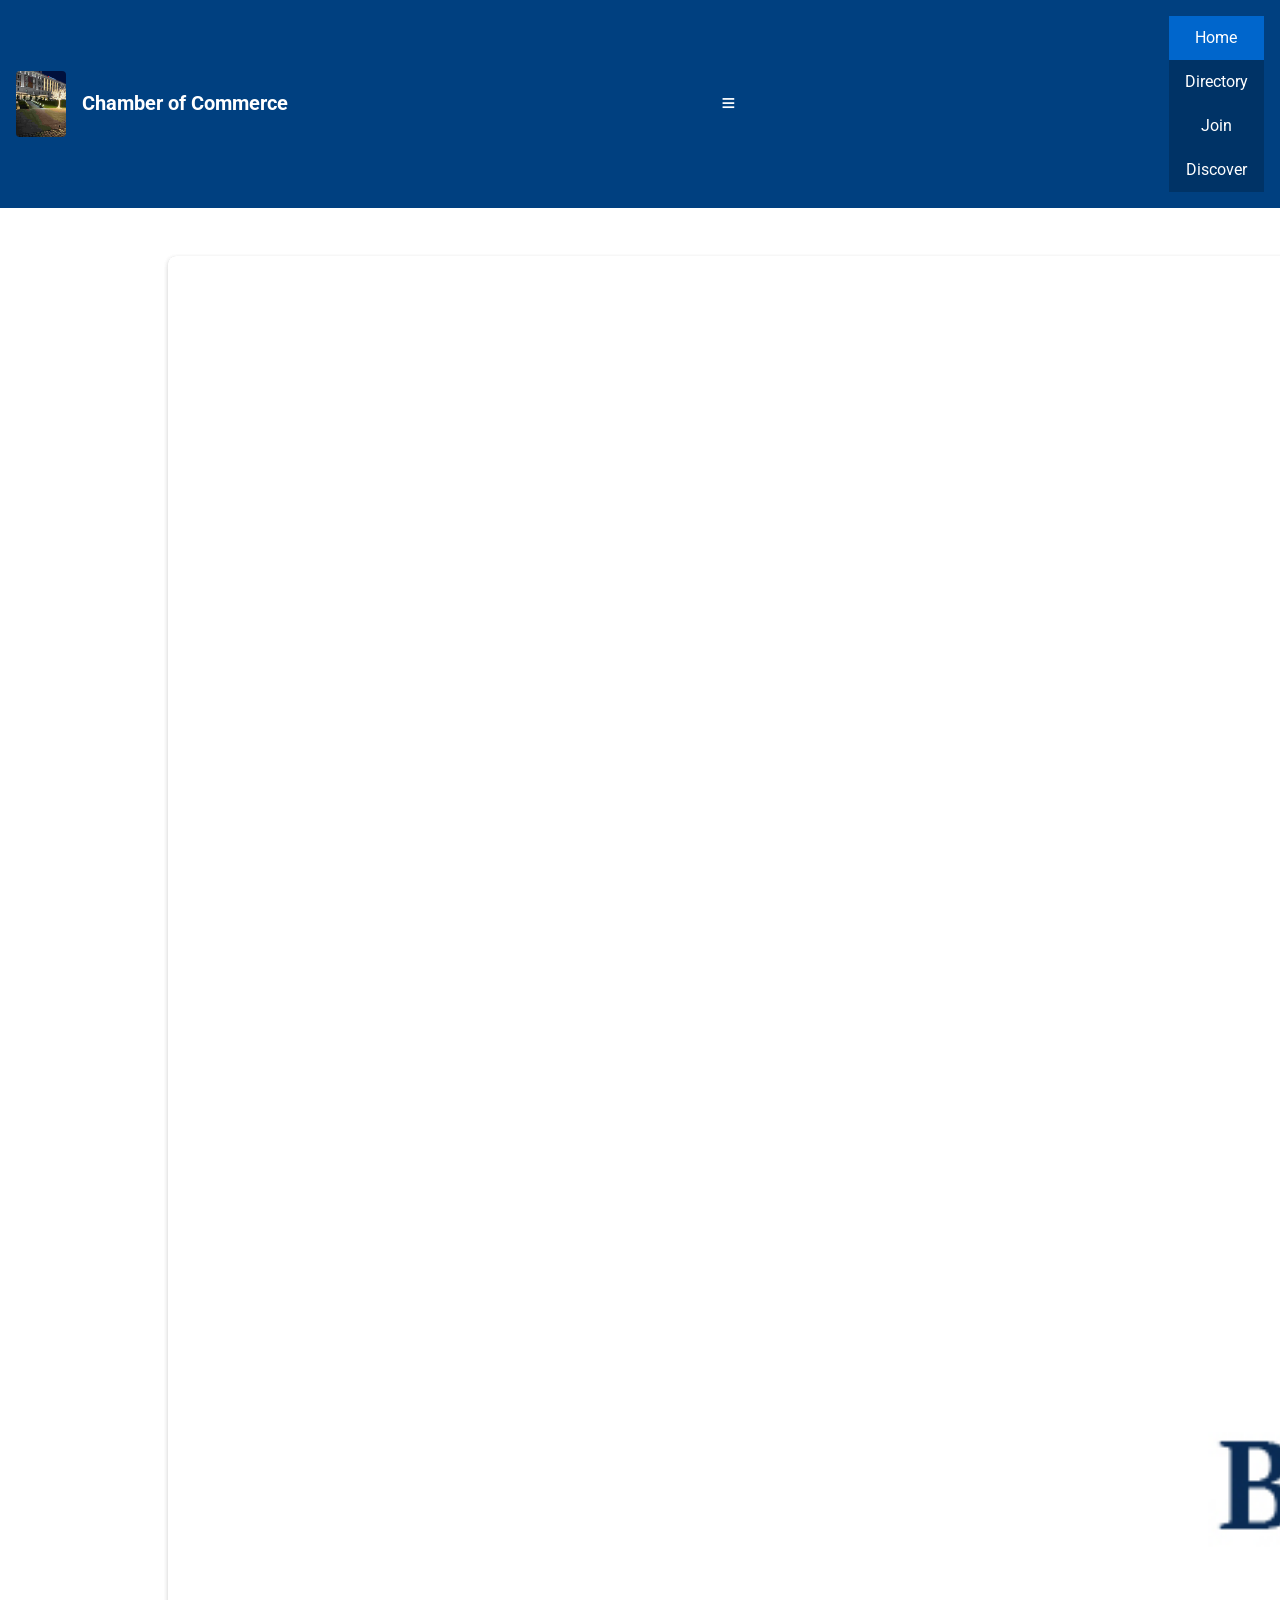
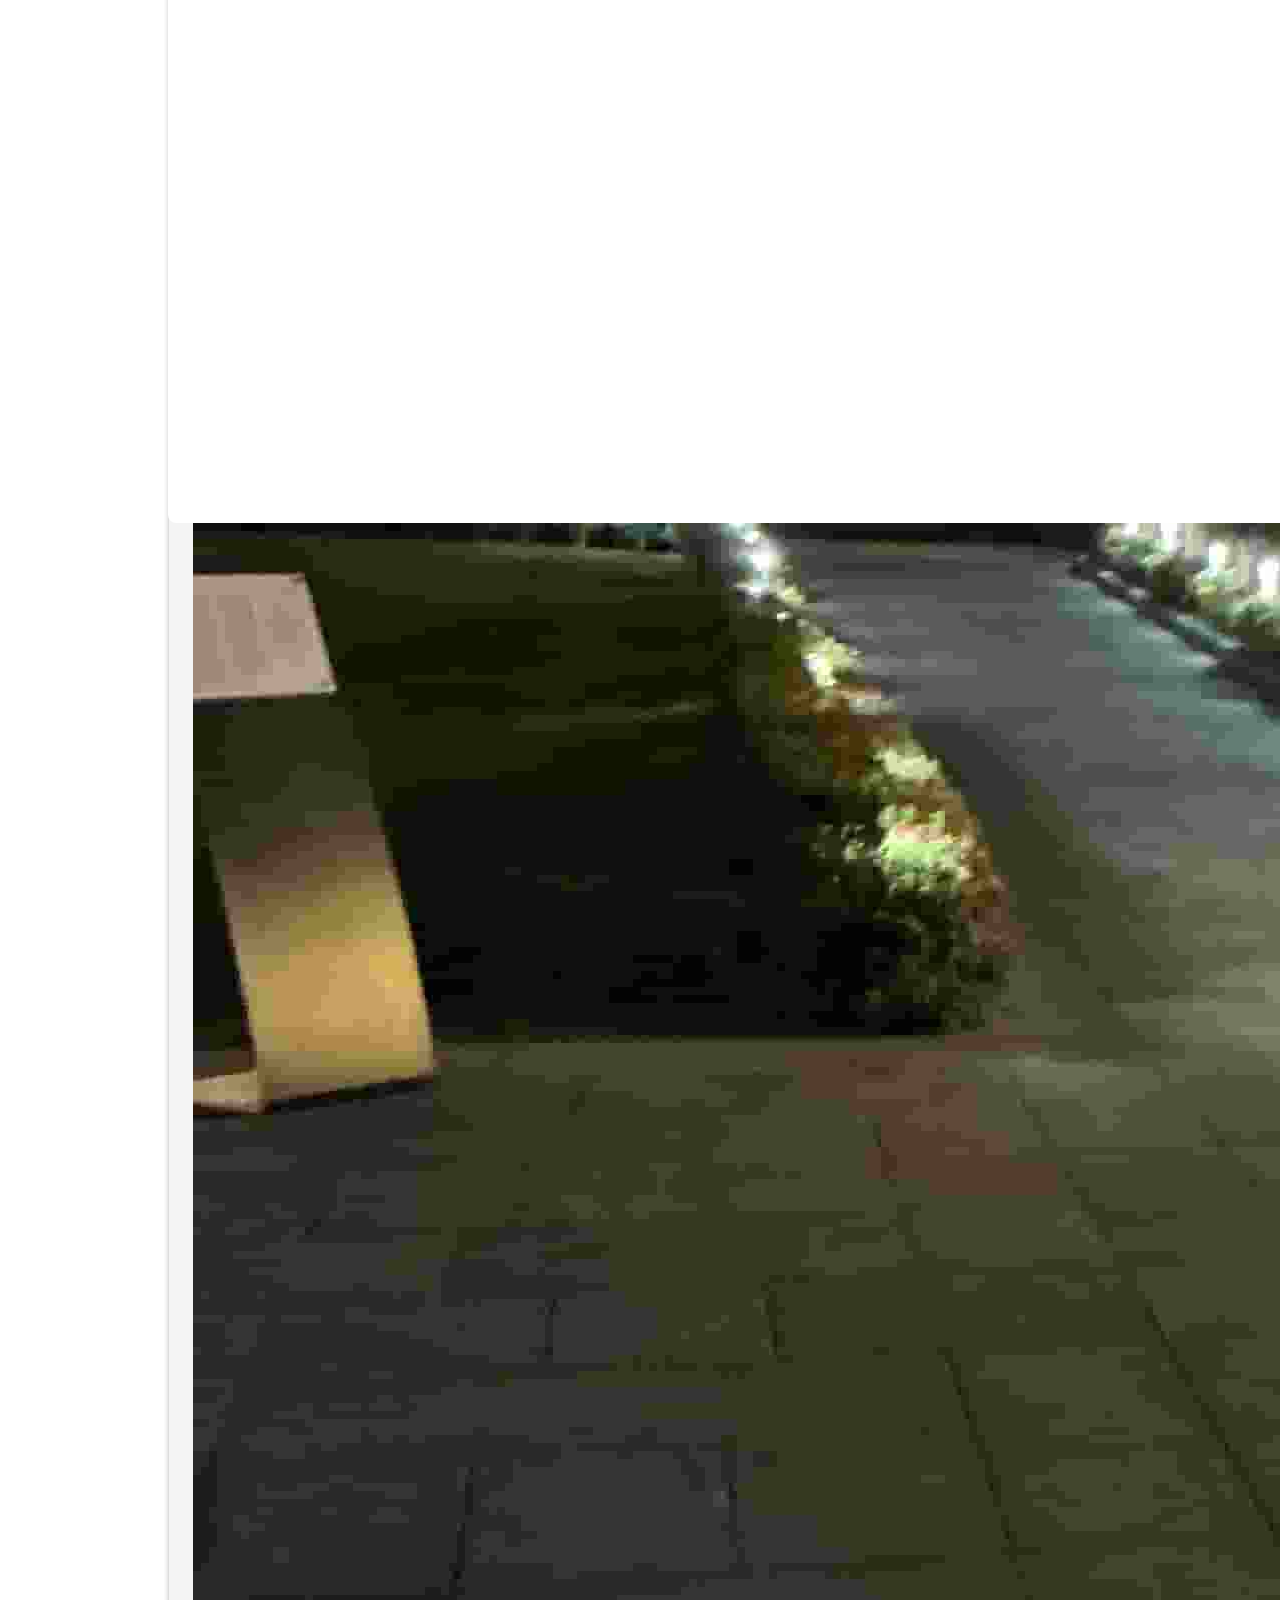
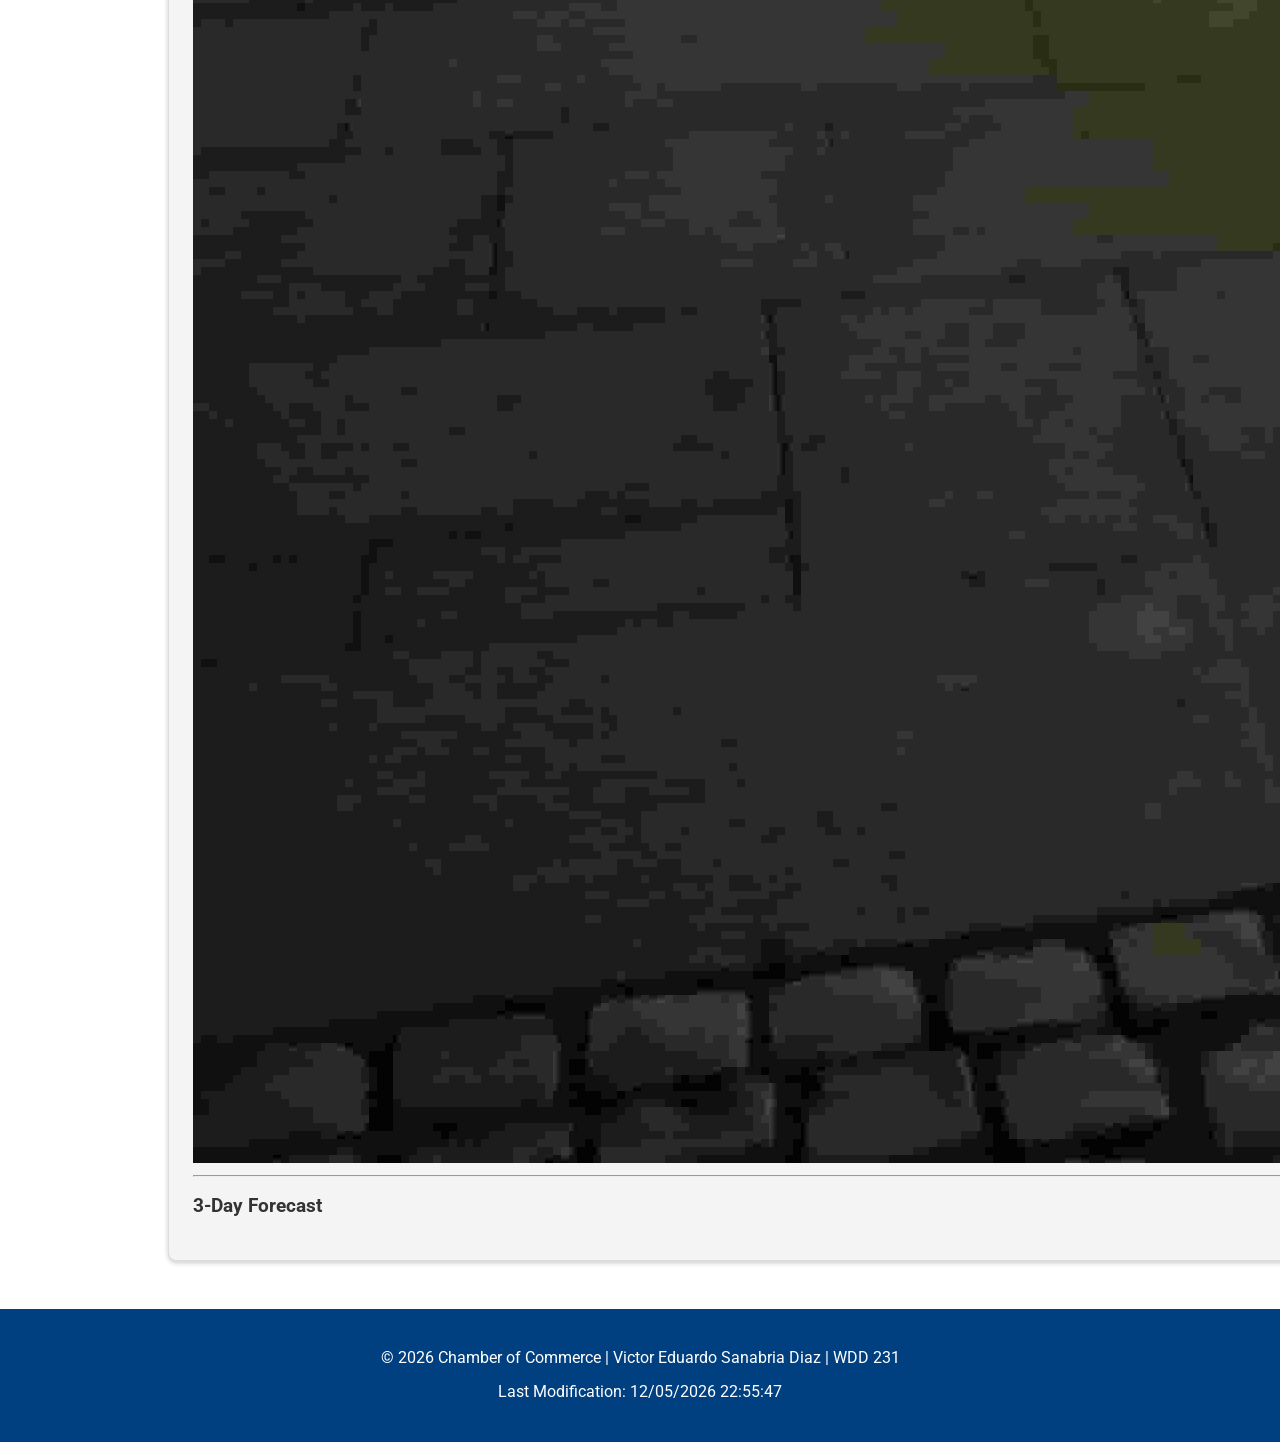
==== commit 43c0d004: "xddd" ====
--- a/chamber/index.html
+++ b/chamber/index.html
@@ -69,7 +69,6 @@
             <h2>Weather</h2>
             <div class="current-weather">
                 <figure>
-                    <!-- Se agregó un src temporal para evitar el error de atributo vacío -->
                     <img id="weather-icon" src="images/hotel.jpg" alt="Weather Icon">
                 </figure>
                 <div class="weather-info">
@@ -84,7 +83,7 @@
             </div>
         </section>
 
-        <!-- Company Spotlights Section (Cambiado de section a div para evitar la advertencia de encabezado faltante) -->
+        <!-- Company Spotlights Section -->
         <div class="spotlights-container">
             <!-- Dynamically populated via JavaScript -->
         </div>
@@ -97,7 +96,6 @@
         </div>
     </footer>
 
-    <!-- JavaScript Scripts -->
     <script type="module" src="scripts/chamber.js"></script>
 </body>
-</html>
+</html>
--- a/chamber/styles/chamber.css
+++ b/chamber/styles/chamber.css
@@ -1,3 +1,84 @@
+/* Chamber Main Stylesheet */
+
+:root {
+    --primary-color: #004080;
+    --secondary-color: #0066cc;
+    --background-light: #f4f4f4;
+    --text-dark: #333333;
+    --border-color: #dddddd;
+}
+
+body {
+    font-family: 'Roboto', sans-serif;
+    margin: 0;
+    padding: 0;
+    background-color: #ffffff;
+    color: var(--text-dark);
+}
+
+header {
+    background-color: var(--primary-color);
+    color: #ffffff;
+    display: flex;
+    justify-content: space-between;
+    align-items: center;
+    padding: 1rem;
+}
+
+.header-container {
+    display: flex;
+    align-items: center;
+    gap: 1rem;
+}
+
+.logo {
+    width: 50px;
+    height: auto;
+    border-radius: 4px;
+}
+
+.site-title {
+    font-size: 1.25rem;
+    font-weight: bold;
+}
+
+nav {
+    background-color: #003366;
+}
+
+.navigation {
+    list-style: none;
+    padding: 0;
+    margin: 0;
+    display: flex;
+    flex-direction: column;
+}
+
+.navigation li a {
+    display: block;
+    padding: 0.8rem 1rem;
+    color: #ffffff;
+    text-decoration: none;
+    text-align: center;
+}
+
+.navigation li a:hover,
+.navigation li a.active {
+    background-color: var(--secondary-color);
+}
+
+#menu {
+    background: none;
+    border: none;
+    color: #ffffff;
+    font-size: 1.5rem;
+    cursor: pointer;
+}
+
+#menu::before {
+    content: "≡";
+}
+
 .home-grid {
     display: flex;
     flex-direction: column;
@@ -41,7 +122,7 @@
     display: inline-block;
     margin-top: 0.8rem;
     padding: 0.6rem 1.2rem;
-    background-color: #004080;
+    background-color: var(--primary-color);
     color: #ffffff;
     text-decoration: none;
     border-radius: 4px;
@@ -49,12 +130,12 @@
 }
 
 .cta-button:hover {
-    background-color: #0066cc;
+    background-color: var(--secondary-color);
 }
 
 .card {
-    background-color: #f4f4f4;
-    border: 1px solid #dddddd;
+    background-color: var(--background-light);
+    border: 1px solid var(--border-color);
     border-radius: 8px;
     padding: 1.5rem;
     box-shadow: 0 2px 5px rgba(0, 0, 0, 0.1);
@@ -62,10 +143,10 @@
 
 .card h2 {
     margin-top: 0;
-    border-bottom: 2px solid #004080;
+    border-bottom: 2px solid var(--primary-color);
     padding-bottom: 0.5rem;
     font-size: 1.25rem;
-    color: #333333;
+    color: var(--text-dark);
 }
 
 .current-weather {
@@ -108,6 +189,10 @@
 
 .spotlight-card {
     text-align: center;
+    background-color: var(--background-light);
+    border: 1px solid var(--border-color);
+    border-radius: 8px;
+    padding: 1rem;
 }
 
 .spotlight-img {
@@ -115,4 +200,12 @@
     height: auto;
     margin: 0.5rem auto;
     display: block;
+}
+
+footer {
+    background-color: var(--primary-color);
+    color: #ffffff;
+    text-align: center;
+    padding: 1.5rem;
+    margin-top: 2rem;
 }
--- a/chamber/styles/chamber-large.css
+++ b/chamber/styles/chamber-large.css
@@ -0,0 +1,30 @@
+@media (min-width: 768px) {
+    .home-grid {
+        display: grid;
+        grid-template-columns: repeat(3, 1fr);
+        grid-template-areas:
+            "hero hero hero"
+            "events weather spotlights"
+            "spotlights spotlights spotlights";
+        gap: 2rem;
+    }
+
+    .hero {
+        grid-area: hero;
+    }
+
+    .events-card {
+        grid-area: events;
+    }
+
+    .weather-card {
+        grid-area: weather;
+    }
+
+    .spotlights-container {
+        grid-area: spotlights;
+        display: grid;
+        grid-template-columns: repeat(3, 1fr);
+        gap: 2rem;
+    }
+}
